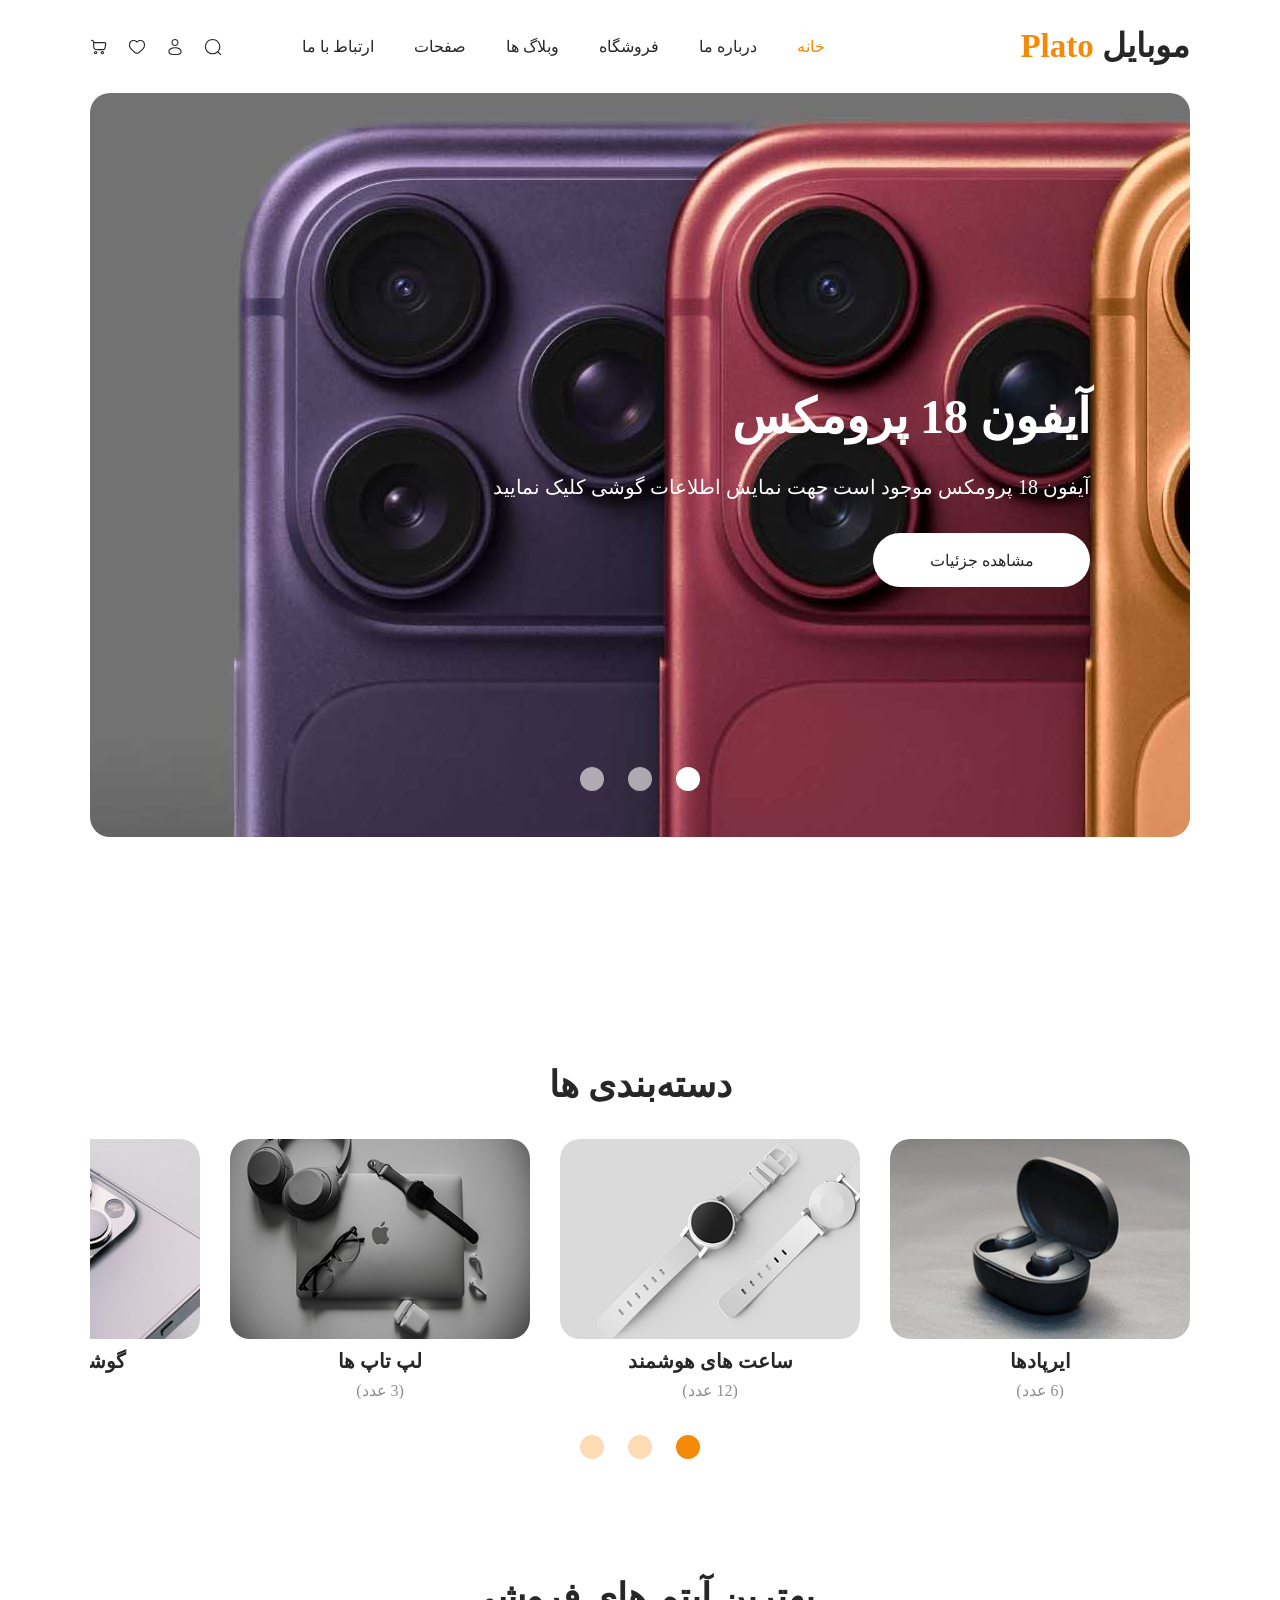
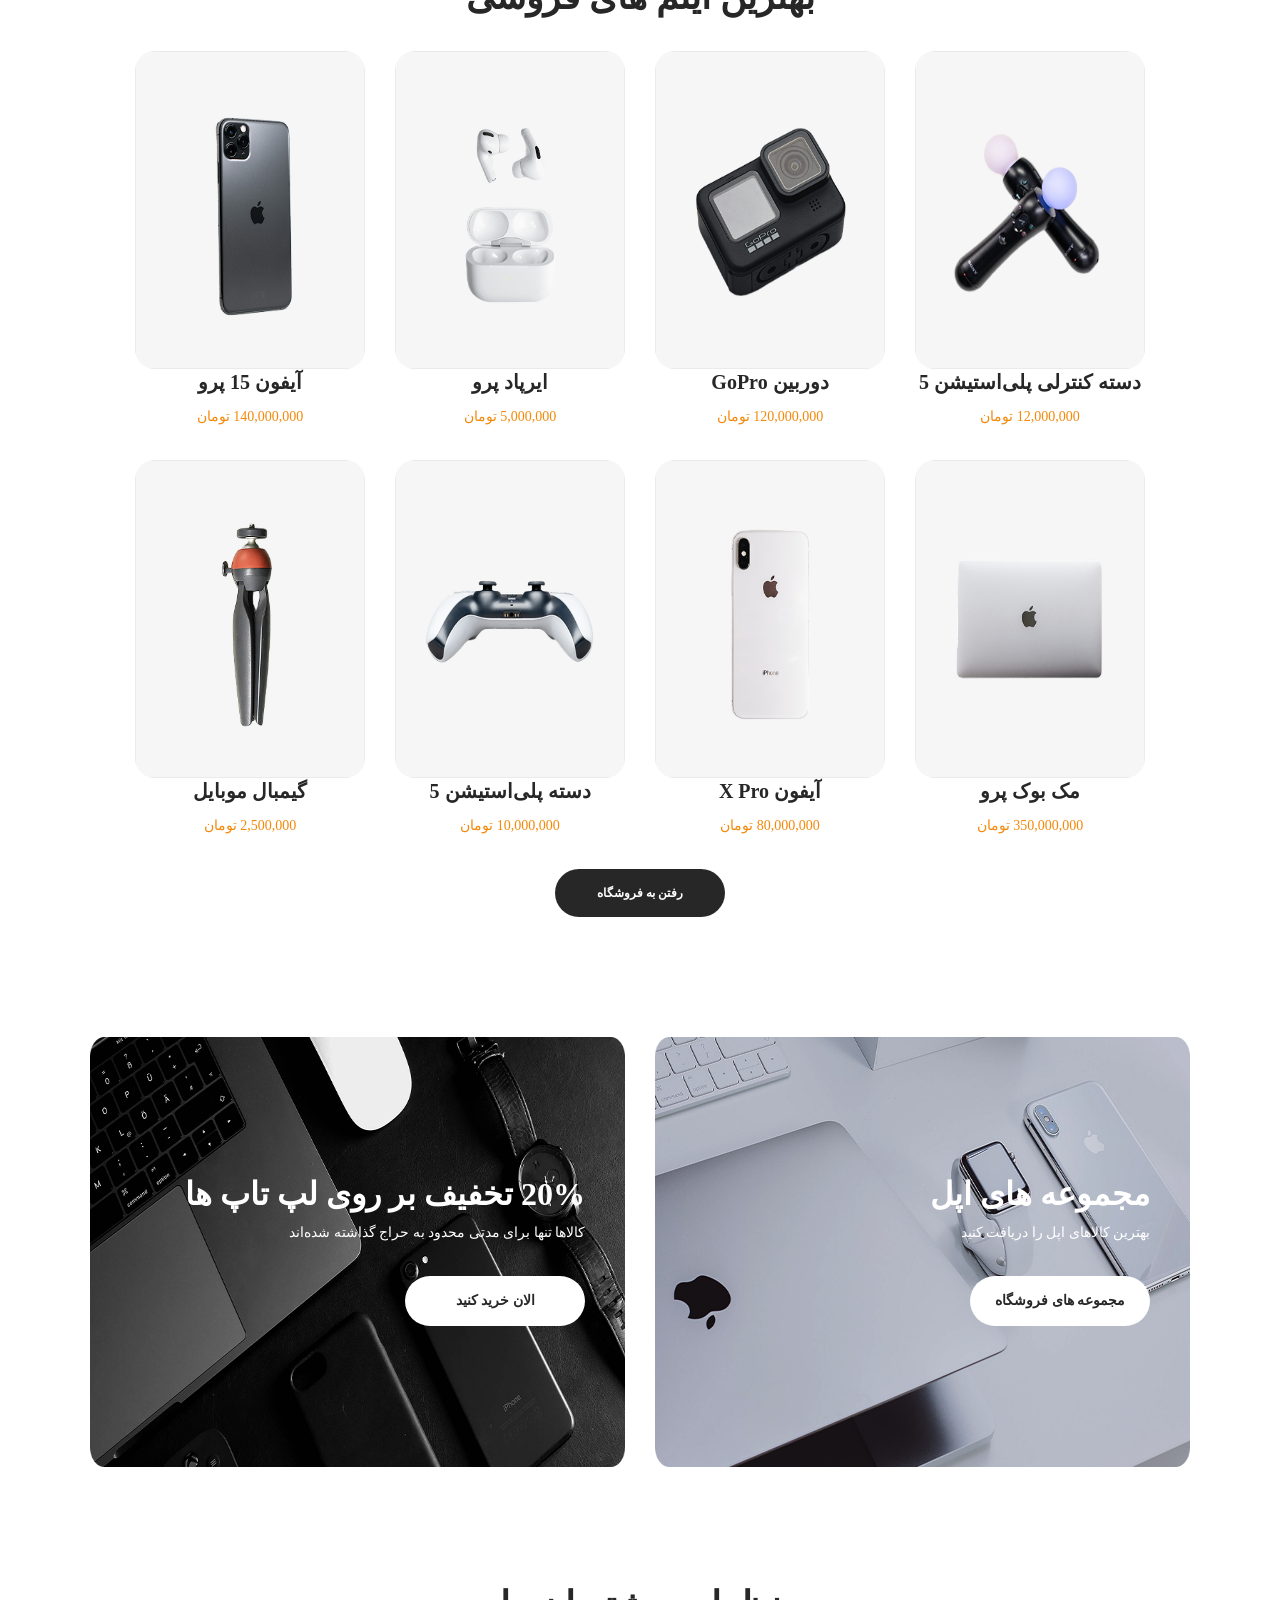
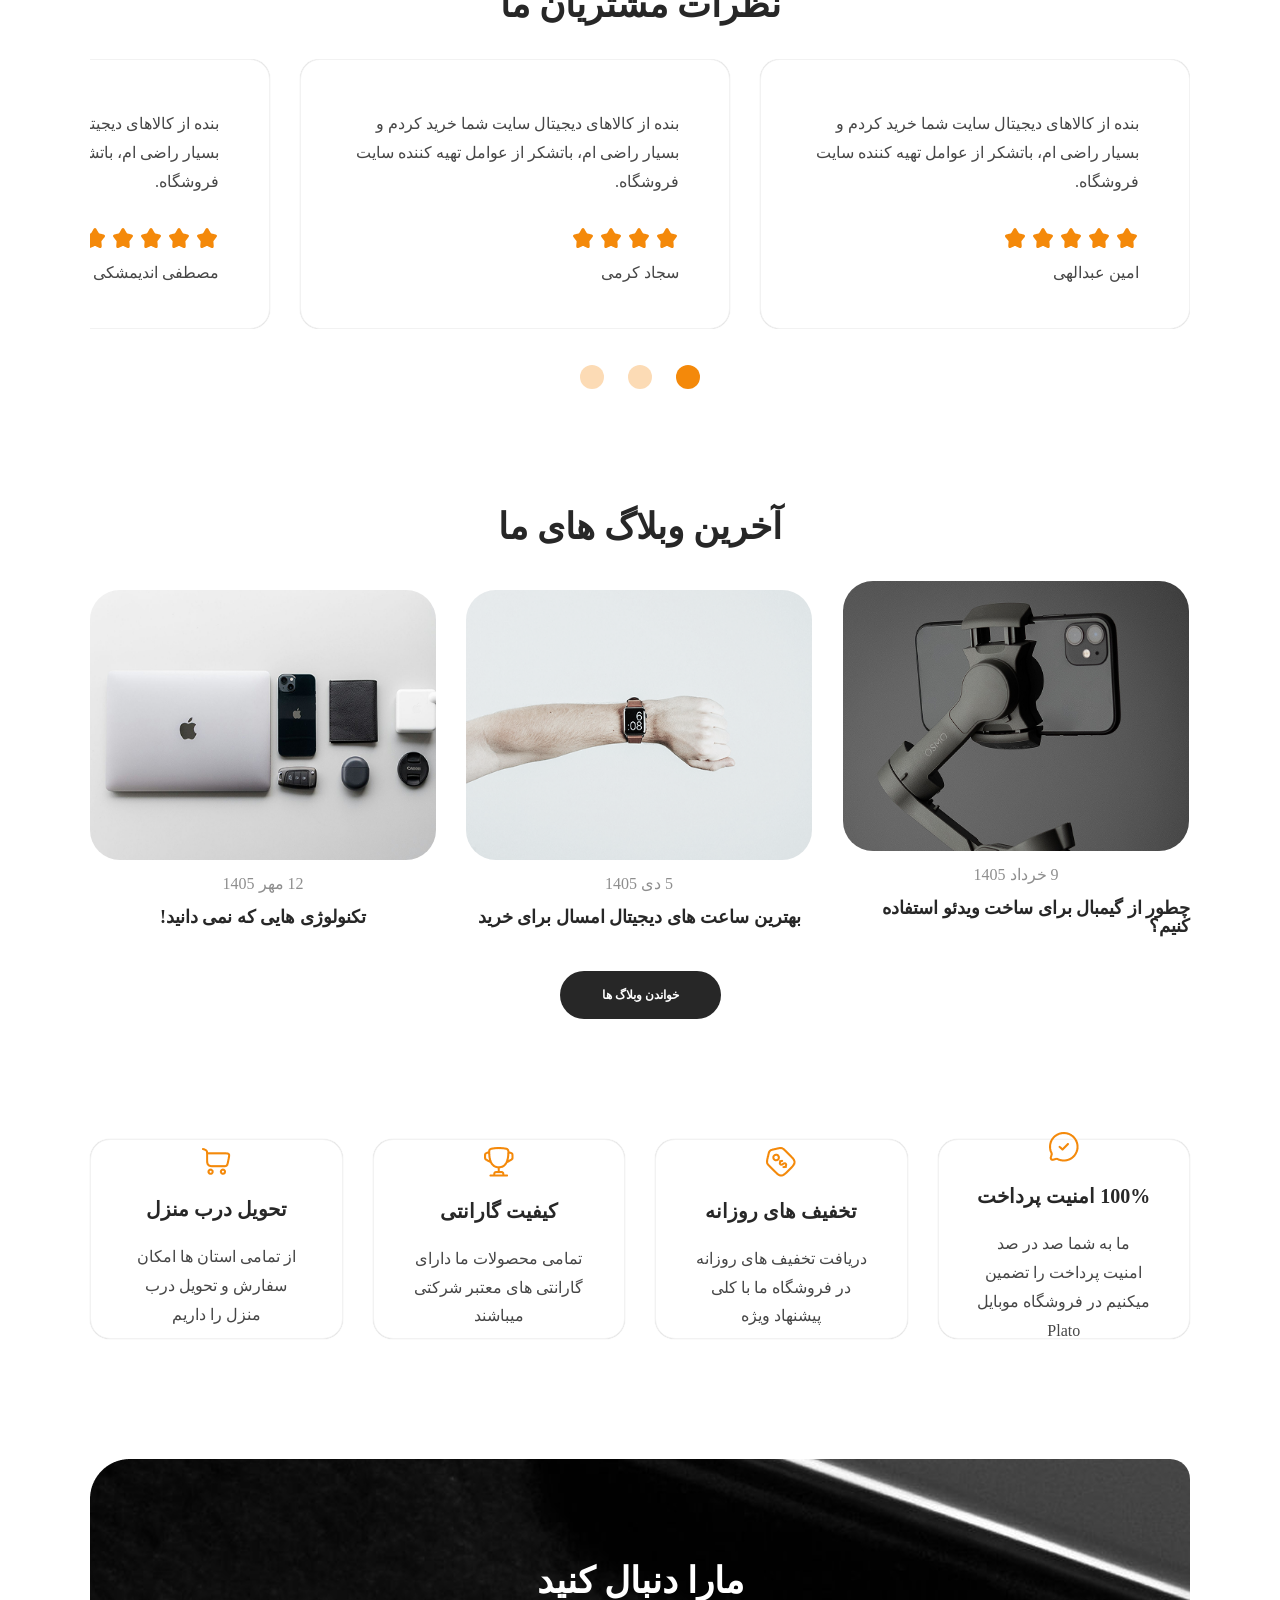
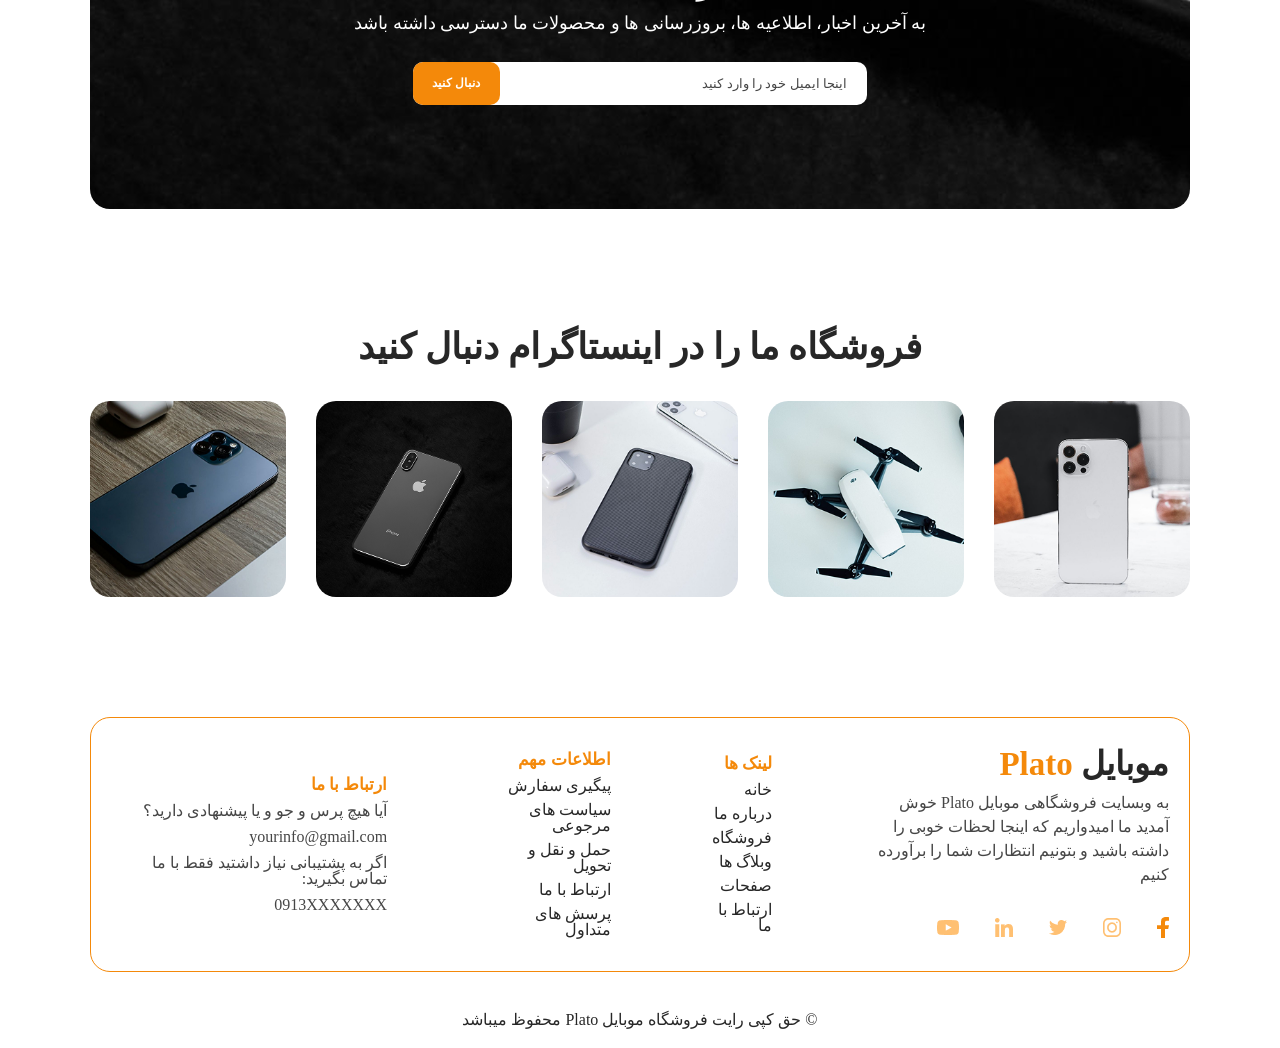
==== index.html @ b7bf4978 "Push mobile shop files." ====
<!DOCTYPE html>
<html lang="fa" dir="rtl">

<head>
    <meta charset="UTF-8">
    <meta name="viewport" content="width=device-width, initial-scale=1.0">
    <title>Mobile Shop Created By Plato</title>
    <link rel="stylesheet" href="styles/style.css">
    <link rel="icon" href="imgs/fav-icon.jfif">
</head>

<body>
    <header class="header">
        <section class="container">
            <div class="header-top">
                <h1 class="logo">موبایل <span>Plato</span></h1>
                <nav class="menu-container">
                    <div class="menu-icon">
                        <svg class="open" xmlns="http://www.w3.org/2000/svg" viewBox="0 0 24 24" height="34px"
                            width="34px" fill="#272727">
                            <path d="M3,18V16H21v2H3Zm0-5V11H21v2H3ZM3,8V6H21V8H3Z" />
                        </svg>
                    </div>
                    <div class="search-box">
                        <input type="text" class="search-input" placeholder="جستجو کنید...">
                    </div>
                    <ul class="menu">
                        <li class="menu-item"><a href="#" class="menu-link">خانه</a></li>
                        <li class="menu-item"><a href="#" class="menu-link">درباره ما</a></li>
                        <li class="menu-item"><a href="#" class="menu-link">فروشگاه</a></li>
                        <li class="menu-item"><a href="#" class="menu-link">وبلاگ ها</a></li>
                        <li class="menu-item"><a href="#" class="menu-link">صفحات</a></li>
                        <li class="menu-item"><a href="#" class="menu-link">ارتباط با ما</a></li>
                        <svg class="close" xmlns="http://www.w3.org/2000/svg" viewBox="0 0 24 24" height="34px"
                            width="34px" fill="#FFFFFF">
                            <path
                                d="M6.4,19L5,17.6L10.6,12L5,6.4L6.4,5L12,10.6L17.6,5L19,6.4L13.4,12L19,17.6L17.6,19L12,13.4L6.4,19Z" />
                        </svg>
                    </ul>
                    <div class="header-options">
                        <svg width="18" height="18" viewBox="0 0 18 18" fill="none" xmlns="http://www.w3.org/2000/svg"
                            class="header-icons search-icon">
                            <path
                                d="M8.625 2.0625C7.7632 2.0625 6.90984 2.23224 6.11364 2.56204C5.31744 2.89184 4.594 3.37523 3.98461 3.98461C3.37523 4.594 2.89184 5.31744 2.56204 6.11364C2.23224 6.90984 2.0625 7.7632 2.0625 8.625C2.0625 9.4868 2.23224 10.3402 2.56204 11.1364C2.89184 11.9326 3.37523 12.656 3.98461 13.2654C4.594 13.8748 5.31744 14.3582 6.11364 14.688C6.90984 15.0178 7.7632 15.1875 8.625 15.1875C10.3655 15.1875 12.0347 14.4961 13.2654 13.2654C14.4961 12.0347 15.1875 10.3655 15.1875 8.625C15.1875 6.88452 14.4961 5.21532 13.2654 3.98461C12.0347 2.7539 10.3655 2.0625 8.625 2.0625ZM0.9375 8.625C0.9375 4.38 4.38 0.9375 8.625 0.9375C12.87 0.9375 16.3125 4.38 16.3125 8.625C16.3125 10.545 15.6083 12.3015 14.4443 13.6485L16.8975 16.1025C16.9528 16.154 16.9971 16.2161 17.0278 16.2851C17.0586 16.3541 17.0751 16.4286 17.0764 16.5041C17.0778 16.5796 17.0639 16.6547 17.0356 16.7247C17.0073 16.7947 16.9652 16.8584 16.9118 16.9118C16.8584 16.9652 16.7947 17.0073 16.7247 17.0356C16.6547 17.0639 16.5796 17.0778 16.5041 17.0764C16.4286 17.0751 16.3541 17.0586 16.2851 17.0278C16.2161 16.9971 16.154 16.9528 16.1025 16.8975L13.6485 14.4443C12.2537 15.6518 10.4699 16.3152 8.625 16.3125C4.38 16.3125 0.9375 12.87 0.9375 8.625Z"
                                fill-rule="evenodd" clip-rule="evenodd" fill="currentColor" />
                        </svg>
                        <svg width="18" height="18" viewBox="0 0 18 18" fill="none" xmlns="http://www.w3.org/2000/svg"
                            class="header-icons user-icon">
                            <path
                                d="M9.00004 0.9375C8.05521 0.9375 7.14907 1.31283 6.48097 1.98093C5.81288 2.64903 5.43754 3.55517 5.43754 4.5C5.43754 5.44483 5.81288 6.35097 6.48097 7.01907C7.14907 7.68716 8.05521 8.0625 9.00004 8.0625C9.94487 8.0625 10.851 7.68716 11.5191 7.01907C12.1872 6.35097 12.5625 5.44483 12.5625 4.5C12.5625 3.55517 12.1872 2.64903 11.5191 1.98093C10.851 1.31283 9.94487 0.9375 9.00004 0.9375ZM6.56254 4.5C6.56254 3.85353 6.81935 3.23355 7.27647 2.77643C7.73359 2.31931 8.35358 2.0625 9.00004 2.0625C9.64651 2.0625 10.2665 2.31931 10.7236 2.77643C11.1807 3.23355 11.4375 3.85353 11.4375 4.5C11.4375 5.14646 11.1807 5.76645 10.7236 6.22357C10.2665 6.68069 9.64651 6.9375 9.00004 6.9375C8.35358 6.9375 7.73359 6.68069 7.27647 6.22357C6.81935 5.76645 6.56254 5.14646 6.56254 4.5ZM9.00004 9.1875C7.26529 9.1875 5.66629 9.582 4.48204 10.248C3.31504 10.905 2.43754 11.8995 2.43754 13.125V13.2015C2.43679 14.073 2.43604 15.1665 3.39529 15.948C3.86704 16.332 4.52779 16.6057 5.42029 16.7857C6.31429 16.9672 7.48054 17.0625 9.00004 17.0625C10.5195 17.0625 11.685 16.9672 12.5805 16.7857C13.473 16.6057 14.133 16.332 14.6055 15.948C15.5648 15.1665 15.5633 14.073 15.5625 13.2015V13.125C15.5625 11.8995 14.685 10.905 13.5188 10.248C12.3338 9.582 10.7355 9.1875 9.00004 9.1875ZM3.56254 13.125C3.56254 12.4867 4.02904 11.7937 5.03329 11.229C6.02029 10.674 7.42129 10.3125 9.00079 10.3125C10.5788 10.3125 11.9798 10.674 12.9668 11.229C13.9718 11.7937 14.4375 12.4867 14.4375 13.125C14.4375 14.106 14.4075 14.658 13.8945 15.075C13.617 15.3015 13.152 15.5227 12.357 15.6832C11.5643 15.8437 10.4805 15.9375 9.00004 15.9375C7.51954 15.9375 6.43504 15.8437 5.64304 15.6832C4.84804 15.5227 4.38304 15.3015 4.10554 15.0757C3.59254 14.658 3.56254 14.106 3.56254 13.125Z"
                                fill-rule="evenodd" clip-rule="evenodd" fill="currentColor" />
                        </svg>
                        <svg width="18" height="18" viewBox="0 0 18 18" fill="none" xmlns="http://www.w3.org/2000/svg"
                            class="header-icons heart-icon">
                            <path
                                d="M4.218 3.31793C2.97375 3.88643 2.0625 5.23943 2.0625 6.85268C2.0625 8.50043 2.7375 9.77093 3.7035 10.8599C4.50075 11.7569 5.46525 12.5009 6.40575 13.2254C6.62925 13.3979 6.85125 13.5697 7.0695 13.7414C7.464 14.0527 7.81575 14.3249 8.1555 14.5237C8.4945 14.7217 8.7675 14.8124 9 14.8124C9.2325 14.8124 9.5055 14.7224 9.8445 14.5237C10.1842 14.3249 10.536 14.0527 10.9305 13.7414C11.148 13.5689 11.3707 13.3979 11.5942 13.2262C12.5347 12.5002 13.4992 11.7569 14.2965 10.8599C15.2632 9.77093 15.9375 8.50043 15.9375 6.85268C15.9375 5.24018 15.0262 3.88643 13.782 3.31793C12.573 2.76518 10.9485 2.91143 9.405 4.51568C9.35253 4.57012 9.28962 4.61342 9.22003 4.643C9.15044 4.67258 9.07561 4.68782 9 4.68782C8.92439 4.68782 8.84955 4.67258 8.77997 4.643C8.71038 4.61342 8.64747 4.57012 8.595 4.51568C7.0515 2.91143 5.427 2.76518 4.218 3.31793ZM9 3.34493C7.266 1.79243 5.32425 1.57493 3.75 2.29418C2.0895 3.05543 0.9375 4.81943 0.9375 6.85343C0.9375 8.85218 1.77 10.3777 2.86275 11.6077C3.73725 12.5924 4.8075 13.4167 5.75325 14.1442C5.96775 14.3092 6.1755 14.4697 6.37275 14.6257C6.7575 14.9287 7.17 15.2512 7.58775 15.4957C8.0055 15.7394 8.4825 15.9382 9 15.9382C9.5175 15.9382 9.9945 15.7394 10.4122 15.4957C10.8307 15.2512 11.2425 14.9287 11.6272 14.6257C11.8327 14.4638 12.0392 14.3033 12.2467 14.1442C13.1917 13.4167 14.2627 12.5917 15.1372 11.6077C16.23 10.3777 17.0625 8.85218 17.0625 6.85343C17.0625 4.81943 15.9112 3.05543 14.25 2.29568C12.6757 1.57568 10.734 1.79318 9 3.34493Z"
                                fill-rule="evenodd" clip-rule="evenodd" fill="currentColor" />
                        </svg>
                        <svg width="18" height="18" viewBox="0 0 18 18" fill="none" xmlns="http://www.w3.org/2000/svg"
                            class="header-icons shopping-icon">
                            <path
                                d="M1.68713 1.71889C1.5463 1.66937 1.39157 1.67781 1.25696 1.74237C1.12236 1.80693 1.01891 1.92231 0.969383 2.06314C0.919854 2.20397 0.928297 2.35871 0.992857 2.49332C1.05742 2.62792 1.1728 2.73137 1.31363 2.78089L1.51013 2.84914C2.01038 3.02539 2.33963 3.14164 2.58188 3.26089C2.80913 3.37264 2.90963 3.46339 2.97563 3.55939C3.04313 3.65839 3.09563 3.79489 3.12563 4.06714C3.15563 4.35214 3.15638 4.72339 3.15638 5.27839V7.3199C3.15638 8.40965 3.16688 9.1949 3.26963 9.7949C3.37913 10.4354 3.59813 10.8944 4.00838 11.3264C4.45388 11.7966 5.01788 12.0014 5.69063 12.0959C6.33413 12.1874 7.15163 12.1874 8.16038 12.1874H12.2149C12.7714 12.1874 13.2394 12.1874 13.6174 12.1409C14.0201 12.0921 14.3861 11.9841 14.7064 11.7239C15.0259 11.4629 15.2051 11.1261 15.3341 10.7421C15.4564 10.3806 15.5509 9.9224 15.6634 9.37715L16.0444 7.5254L16.0459 7.52165L16.0534 7.48265C16.1771 6.8639 16.2806 6.3434 16.3069 5.9249C16.3339 5.48539 16.2836 5.05189 15.9971 4.67989C15.8209 4.45039 15.5734 4.32064 15.3476 4.24189C15.1037 4.1617 14.8517 4.10887 14.5961 4.08439C14.0809 4.02739 13.4546 4.02739 12.8411 4.02739H4.25063C4.24838 4.00037 4.24588 3.97337 4.24313 3.94639C4.20263 3.57364 4.11563 3.23389 3.90338 2.92489C3.69038 2.61289 3.40688 2.41339 3.07688 2.25064C2.76788 2.09914 2.37488 1.96114 1.91213 1.79839L1.68713 1.71889ZM4.28213 5.15239H12.8171C13.4591 5.15239 14.0246 5.15314 14.4709 5.20264C14.6929 5.22814 14.8586 5.26265 14.9749 5.30314C15.0223 5.31672 15.067 5.33856 15.1069 5.36765C15.1534 5.42915 15.2029 5.54015 15.1834 5.8559C15.1631 6.1889 15.0761 6.6329 14.9426 7.3004V7.3019L14.5676 9.1169C14.4476 9.70415 14.3651 10.0941 14.2684 10.3829C14.1761 10.6574 14.0891 10.7751 13.9954 10.8516C13.9016 10.9281 13.7681 10.9896 13.4816 11.0241C13.1786 11.0616 12.7804 11.0624 12.1811 11.0624H8.20388C7.14113 11.0624 6.40388 11.0609 5.84888 10.9821C5.31188 10.9064 5.02913 10.7684 4.82438 10.5524C4.58438 10.2989 4.45463 10.0514 4.37813 9.60515C4.29563 9.11765 4.28138 8.43665 4.28138 7.3199L4.28213 5.15239ZM5.62538 16.3124C5.17783 16.3124 4.74861 16.1346 4.43214 15.8181C4.11567 15.5017 3.93788 15.0724 3.93788 14.6249C3.93788 14.1773 4.11567 13.7481 4.43214 13.4317C4.74861 13.1152 5.17783 12.9374 5.62538 12.9374C6.07294 12.9374 6.50216 13.1152 6.81863 13.4317C7.13509 13.7481 7.31288 14.1773 7.31288 14.6249C7.31288 15.0724 7.13509 15.5017 6.81863 15.8181C6.50216 16.1346 6.07294 16.3124 5.62538 16.3124ZM5.06288 14.6249C5.06288 14.7741 5.12215 14.9172 5.22764 15.0226C5.33312 15.1281 5.4762 15.1874 5.62538 15.1874C5.77457 15.1874 5.91764 15.1281 6.02313 15.0226C6.12862 14.9172 6.18788 14.7741 6.18788 14.6249C6.18788 14.4757 6.12862 14.3326 6.02313 14.2271C5.91764 14.1217 5.77457 14.0624 5.62538 14.0624C5.4762 14.0624 5.33312 14.1217 5.22764 14.2271C5.12215 14.3326 5.06288 14.4757 5.06288 14.6249ZM12.3754 16.3124C11.9278 16.3124 11.4986 16.1346 11.1821 15.8181C10.8657 15.5017 10.6879 15.0724 10.6879 14.6249C10.6879 14.1773 10.8657 13.7481 11.1821 13.4317C11.4986 13.1152 11.9278 12.9374 12.3754 12.9374C12.8229 12.9374 13.2522 13.1152 13.5686 13.4317C13.8851 13.7481 14.0629 14.1773 14.0629 14.6249C14.0629 15.0724 13.8851 15.5017 13.5686 15.8181C13.2522 16.1346 12.8229 16.3124 12.3754 16.3124ZM11.8129 14.6249C11.8129 14.7741 11.8721 14.9172 11.9776 15.0226C12.0831 15.1281 12.2262 15.1874 12.3754 15.1874C12.5246 15.1874 12.6676 15.1281 12.7731 15.0226C12.8786 14.9172 12.9379 14.7741 12.9379 14.6249C12.9379 14.4757 12.8786 14.3326 12.7731 14.2271C12.6676 14.1217 12.5246 14.0624 12.3754 14.0624C12.2262 14.0624 12.0831 14.1217 11.9776 14.2271C11.8721 14.3326 11.8129 14.4757 11.8129 14.6249Z"
                                fill-rule="evenodd" clip-rule="evenodd" fill="currentColor" />
                        </svg>
                    </div>
                </nav>
            </div>
            <div class="header-banner">
                <div class="banner-info">
                    <h2 class="banner-title">آیفون 18 پرومکس</h2>
                    <p class="banner-details">آیفون 18 پرومکس موجود است جهت نمایش اطلاعات گوشی کلیک نمایید</p>
                    <a href="https://www.apple.com/" target="_blank" class="banner-link">مشاهده جزئیات</a>
                </div>

                <div class="banner-loading">
                    <span class="load3 active"></span>
                    <span class="load2"></span>
                    <span class="load1"></span>
                </div>
            </div>
        </section>
    </header>
    <main class="main">
        <div class="container">
            <section class="categories">
                <h3 class="categories__title">دسته‌بندی ها</h3>
                <div class="categories__slider">
                    <div class="categore-container">
                        <a href="#" class="categore-link">
                            <img src="imgs/airpods.png" alt="Air pods" class="categore-slide">
                            <p class="categore-name">ایرپادها</p>
                            <span class="amount">(6 عدد)</span>
                        </a>
                    </div>
                    <div class="categore-container">
                        <a href="#" class="categore-link">
                            <img src="imgs/smart-watches.png" alt="Smart watches" class="categore-slide">
                            <p class="categore-name">ساعت های هوشمند</p>
                            <span class="amount">(12 عدد)</span>
                        </a>
                    </div>
                    <div class="categore-container">
                        <a href="#" class="categore-link">
                            <img src="imgs/laptops.png" alt="Laptops" class="categore-slide">
                            <p class="categore-name">لپ تاپ ها</p>
                            <span class="amount">(3 عدد)</span>
                        </a>
                    </div>
                    <div class="categore-container">
                        <a href="#" class="categore-link">
                            <img src="imgs/phones.png" alt="Mobile phones" class="categore-slide">
                            <p class="categore-name">گوشی های موبایل</p>
                            <span class="amount">(9 عدد)</span>
                        </a>
                    </div>

                    <div class="categore-container">
                        <a href="#" class="categore-link">
                            <img src="imgs/tablet.jpg" alt="Tablet" class="categore-slide">
                            <p class="categore-name">تبلت ها</p>
                            <span class="amount">(10 عدد)</span>
                        </a>
                    </div>
                    <div class="categore-container">
                        <a href="#" class="categore-link">
                            <img src="imgs/Headphone.jpg" alt="Head phone" class="categore-slide">
                            <p class="categore-name">هدفون و تجهیزات بیسیم</p>
                            <span class="amount">(14 عدد)</span>
                        </a>
                    </div>
                    <div class="categore-container">
                        <a href="#" class="categore-link">
                            <img src="imgs/mobile-tools.jfif" alt="Mobile tools" class="categore-slide">
                            <p class="categore-name">تجهیزات جانبی موبایل</p>
                            <span class="amount">(20 عدد)</span>
                        </a>
                    </div>
                    <div class="categore-container">
                        <a href="#" class="categore-link">
                            <img src="imgs/coolpad.jpg" alt="Cool pad" class="categore-slide">
                            <p class="categore-name">پدهای خنک کننده لپ تاپ</p>
                            <span class="amount">(8 عدد)</span>
                        </a>
                    </div>

                    <div class="categore-container">
                        <a href="#" class="categore-link">
                            <img src="imgs/playstation.png" alt="PlayStation" class="categore-slide">
                            <p class="categore-name">کنسول بازی</p>
                            <span class="amount">(5 عدد)</span>
                        </a>
                    </div>
                    <div class="categore-container">
                        <a href="#" class="categore-link">
                            <img src="imgs/controller.jpg" alt="Controller" class="categore-slide">
                            <p class="categore-name">دسته بازی</p>
                            <span class="amount">(11 عدد)</span>
                        </a>
                    </div>
                    <div class="categore-container">
                        <a href="#" class="categore-link">
                            <img src="imgs/Television.jpg" alt="Television" class="categore-slide">
                            <p class="categore-name">تلویزیون هوشمند</p>
                            <span class="amount">(15 عدد)</span>
                        </a>
                    </div>
                    <div class="categore-container">
                        <a href="#" class="categore-link">
                            <img src="imgs/camera.jpg" alt="Camera" class="categore-slide">
                            <p class="categore-name">دوربین های مداربسته</p>
                            <span class="amount">(12 عدد)</span>
                        </a>
                    </div>
                </div>
                <div class="categories-loader">
                    <span class="categories-loader3 slider-active"></span>
                    <span class="categories-loader2"></span>
                    <span class="categories-loader1"></span>
                </div>
            </section>

            <section class="products">
                <h3 class="products-title">بهترین آیتم های فروشی</h3>
                <div class="products-container">
                    <div class="products-item">
                        <a href="#" class="products-item__link">
                            <img src="imgs/sonyPlayStation.png" alt="SonyPlayStation Move" class="product-img">
                            <p class="product-name">دسته کنترلی پلی‌استیشن 5</p>
                        </a>
                        <span class="product-price">12,000,000 تومان</span>
                    </div>
                    <div class="products-item">
                        <a href="#" class="products-item__link">
                            <img src="imgs/GoPro.png" alt="GoPro" class="product-img">
                            <p class="product-name">دوربین GoPro</p>
                        </a>
                        <span class="product-price">120,000,000 تومان</span>
                    </div>
                    <div class="products-item">
                        <a href="#" class="products-item__link">
                            <img src="imgs/AirdPods Pro.png" alt="Airpods Pro" class="product-img">
                            <p class="product-name">ایرپاد پرو</p>
                        </a>
                        <span class="product-price">5,000,000 تومان</span>
                    </div>
                    <div class="products-item">
                        <a href="#" class="products-item__link">
                            <img src="imgs/Iphone15 Pro.png" alt="Iphone 15 Pro" class="product-img">
                            <p class="product-name">آیفون 15 پرو</p>
                        </a>
                        <span class="product-price">140,000,000 تومان</span>
                    </div>
                    <div class="products-item">
                        <a href="#" class="products-item__link">
                            <img src="imgs/AppleMacBook.png" alt="Apple Mac Book" class="product-img">
                            <p class="product-name">مک بوک پرو</p>
                        </a>
                        <span class="product-price">350,000,000 تومان</span>
                    </div>
                    <div class="products-item">
                        <a href="#" class="products-item__link">
                            <img src="imgs/Iphone X Pro.png" alt="Iphone X Pro" class="product-img">
                            <p class="product-name">آیفون X Pro</p>
                        </a>
                        <span class="product-price">80,000,000 تومان</span>
                    </div>
                    <div class="products-item">
                        <a href="#" class="products-item__link">
                            <img src="imgs/Playstaition5.png" alt="PlayStation Controller" class="product-img">
                            <p class="product-name">دسته پلی‌استیشن 5</p>
                        </a>
                        <span class="product-price">10,000,000 تومان</span>
                    </div>
                    <div class="products-item">
                        <a href="#" class="products-item__link">
                            <img src="imgs/Gimbal Parts.png" alt="Gimbal Parts" class="product-img">
                            <p class="product-name">گیمبال موبایل</p>
                        </a>
                        <span class="product-price">2,500,000 تومان</span>
                    </div>
                </div>
                <a href="#" class="products-link">رفتن به فروشگاه</a>
            </section>

            <section class="offer-boxes">
                <div class="apple-collection">
                    <img src="imgs/apple-collection.png" alt="apple collection" class="offer__img">
                    <h3 class="offer__title">مجموعه های اپل</h3>
                    <p class="offer__desc">بهترین کالاهای اپل را دریافت کنید</p>
                    <a href="#" class="offer__link">مجموعه های فروشگاه</a>
                </div>
                <div class="laptop-offer">
                    <img src="imgs/laptop-offer.png" alt="laptop offer" class="offer__img">
                    <h3 class="offer__title">20% تخفیف بر روی لپ تاپ ها</h3>
                    <p class="offer__desc">کالاها تنها برای مدتی محدود به حراج گذاشته شده‌اند</p>
                    <a href="#" class="offer__link">الان خرید کنید</a>
                </div>
            </section>

            <section class="review">
                <h3 class="review-title">نظرات مشتریان ما</h3>
                <div class="comments-container">
                    <div class="comment">
                        <p class="comment-text">
                            بنده از کالاهای دیجیتال سایت شما خرید کردم و بسیار راضی ام، باتشکر از عوامل تهیه کننده سایت
                            فروشگاه.
                        </p>
                        <div class="comment-score">
                            <svg width="24" height="24" viewBox="0 0 24 24" fill="none"
                                xmlns="http://www.w3.org/2000/svg">
                                <path
                                    d="M9.15323 5.408C10.4202 3.136 11.0532 2 12.0002 2C12.9472 2 13.5802 3.136 14.8472 5.408L15.1752 5.996C15.5352 6.642 15.7152 6.965 15.9952 7.178C16.2752 7.391 16.6252 7.47 17.3252 7.628L17.9612 7.772C20.4212 8.329 21.6502 8.607 21.9432 9.548C22.2352 10.488 21.3972 11.469 19.7202 13.43L19.2862 13.937C18.8102 14.494 18.5712 14.773 18.4642 15.117C18.3572 15.462 18.3932 15.834 18.4652 16.577L18.5312 17.254C18.7842 19.871 18.9112 21.179 18.1452 21.76C17.3792 22.342 16.2272 21.811 13.9252 20.751L13.3282 20.477C12.6742 20.175 12.3472 20.025 12.0002 20.025C11.6532 20.025 11.3262 20.175 10.6722 20.477L10.0762 20.751C7.77323 21.811 6.62123 22.341 5.85624 21.761C5.08924 21.179 5.21623 19.871 5.46923 17.254L5.53523 16.578C5.60723 15.834 5.64323 15.462 5.53523 15.118C5.42923 14.773 5.19024 14.494 4.71424 13.938L4.28024 13.43C2.60324 11.47 1.76523 10.489 2.05723 9.548C2.35024 8.607 3.58024 8.328 6.04024 7.772L6.67624 7.628C7.37524 7.47 7.72424 7.391 8.00524 7.178C8.28524 6.965 8.46523 6.642 8.82523 5.996L9.15323 5.408Z"
                                    fill="#F4890A" />
                            </svg>
                            <svg width="24" height="24" viewBox="0 0 24 24" fill="none"
                                xmlns="http://www.w3.org/2000/svg">
                                <path
                                    d="M9.15323 5.408C10.4202 3.136 11.0532 2 12.0002 2C12.9472 2 13.5802 3.136 14.8472 5.408L15.1752 5.996C15.5352 6.642 15.7152 6.965 15.9952 7.178C16.2752 7.391 16.6252 7.47 17.3252 7.628L17.9612 7.772C20.4212 8.329 21.6502 8.607 21.9432 9.548C22.2352 10.488 21.3972 11.469 19.7202 13.43L19.2862 13.937C18.8102 14.494 18.5712 14.773 18.4642 15.117C18.3572 15.462 18.3932 15.834 18.4652 16.577L18.5312 17.254C18.7842 19.871 18.9112 21.179 18.1452 21.76C17.3792 22.342 16.2272 21.811 13.9252 20.751L13.3282 20.477C12.6742 20.175 12.3472 20.025 12.0002 20.025C11.6532 20.025 11.3262 20.175 10.6722 20.477L10.0762 20.751C7.77323 21.811 6.62123 22.341 5.85624 21.761C5.08924 21.179 5.21623 19.871 5.46923 17.254L5.53523 16.578C5.60723 15.834 5.64323 15.462 5.53523 15.118C5.42923 14.773 5.19024 14.494 4.71424 13.938L4.28024 13.43C2.60324 11.47 1.76523 10.489 2.05723 9.548C2.35024 8.607 3.58024 8.328 6.04024 7.772L6.67624 7.628C7.37524 7.47 7.72424 7.391 8.00524 7.178C8.28524 6.965 8.46523 6.642 8.82523 5.996L9.15323 5.408Z"
                                    fill="#F4890A" />
                            </svg>
                            <svg width="24" height="24" viewBox="0 0 24 24" fill="none"
                                xmlns="http://www.w3.org/2000/svg">
                                <path
                                    d="M9.15323 5.408C10.4202 3.136 11.0532 2 12.0002 2C12.9472 2 13.5802 3.136 14.8472 5.408L15.1752 5.996C15.5352 6.642 15.7152 6.965 15.9952 7.178C16.2752 7.391 16.6252 7.47 17.3252 7.628L17.9612 7.772C20.4212 8.329 21.6502 8.607 21.9432 9.548C22.2352 10.488 21.3972 11.469 19.7202 13.43L19.2862 13.937C18.8102 14.494 18.5712 14.773 18.4642 15.117C18.3572 15.462 18.3932 15.834 18.4652 16.577L18.5312 17.254C18.7842 19.871 18.9112 21.179 18.1452 21.76C17.3792 22.342 16.2272 21.811 13.9252 20.751L13.3282 20.477C12.6742 20.175 12.3472 20.025 12.0002 20.025C11.6532 20.025 11.3262 20.175 10.6722 20.477L10.0762 20.751C7.77323 21.811 6.62123 22.341 5.85624 21.761C5.08924 21.179 5.21623 19.871 5.46923 17.254L5.53523 16.578C5.60723 15.834 5.64323 15.462 5.53523 15.118C5.42923 14.773 5.19024 14.494 4.71424 13.938L4.28024 13.43C2.60324 11.47 1.76523 10.489 2.05723 9.548C2.35024 8.607 3.58024 8.328 6.04024 7.772L6.67624 7.628C7.37524 7.47 7.72424 7.391 8.00524 7.178C8.28524 6.965 8.46523 6.642 8.82523 5.996L9.15323 5.408Z"
                                    fill="#F4890A" />
                            </svg>
                            <svg width="24" height="24" viewBox="0 0 24 24" fill="none"
                                xmlns="http://www.w3.org/2000/svg">
                                <path
                                    d="M9.15323 5.408C10.4202 3.136 11.0532 2 12.0002 2C12.9472 2 13.5802 3.136 14.8472 5.408L15.1752 5.996C15.5352 6.642 15.7152 6.965 15.9952 7.178C16.2752 7.391 16.6252 7.47 17.3252 7.628L17.9612 7.772C20.4212 8.329 21.6502 8.607 21.9432 9.548C22.2352 10.488 21.3972 11.469 19.7202 13.43L19.2862 13.937C18.8102 14.494 18.5712 14.773 18.4642 15.117C18.3572 15.462 18.3932 15.834 18.4652 16.577L18.5312 17.254C18.7842 19.871 18.9112 21.179 18.1452 21.76C17.3792 22.342 16.2272 21.811 13.9252 20.751L13.3282 20.477C12.6742 20.175 12.3472 20.025 12.0002 20.025C11.6532 20.025 11.3262 20.175 10.6722 20.477L10.0762 20.751C7.77323 21.811 6.62123 22.341 5.85624 21.761C5.08924 21.179 5.21623 19.871 5.46923 17.254L5.53523 16.578C5.60723 15.834 5.64323 15.462 5.53523 15.118C5.42923 14.773 5.19024 14.494 4.71424 13.938L4.28024 13.43C2.60324 11.47 1.76523 10.489 2.05723 9.548C2.35024 8.607 3.58024 8.328 6.04024 7.772L6.67624 7.628C7.37524 7.47 7.72424 7.391 8.00524 7.178C8.28524 6.965 8.46523 6.642 8.82523 5.996L9.15323 5.408Z"
                                    fill="#F4890A" />
                            </svg>
                            <svg width="24" height="24" viewBox="0 0 24 24" fill="none"
                                xmlns="http://www.w3.org/2000/svg">
                                <path
                                    d="M9.15323 5.408C10.4202 3.136 11.0532 2 12.0002 2C12.9472 2 13.5802 3.136 14.8472 5.408L15.1752 5.996C15.5352 6.642 15.7152 6.965 15.9952 7.178C16.2752 7.391 16.6252 7.47 17.3252 7.628L17.9612 7.772C20.4212 8.329 21.6502 8.607 21.9432 9.548C22.2352 10.488 21.3972 11.469 19.7202 13.43L19.2862 13.937C18.8102 14.494 18.5712 14.773 18.4642 15.117C18.3572 15.462 18.3932 15.834 18.4652 16.577L18.5312 17.254C18.7842 19.871 18.9112 21.179 18.1452 21.76C17.3792 22.342 16.2272 21.811 13.9252 20.751L13.3282 20.477C12.6742 20.175 12.3472 20.025 12.0002 20.025C11.6532 20.025 11.3262 20.175 10.6722 20.477L10.0762 20.751C7.77323 21.811 6.62123 22.341 5.85624 21.761C5.08924 21.179 5.21623 19.871 5.46923 17.254L5.53523 16.578C5.60723 15.834 5.64323 15.462 5.53523 15.118C5.42923 14.773 5.19024 14.494 4.71424 13.938L4.28024 13.43C2.60324 11.47 1.76523 10.489 2.05723 9.548C2.35024 8.607 3.58024 8.328 6.04024 7.772L6.67624 7.628C7.37524 7.47 7.72424 7.391 8.00524 7.178C8.28524 6.965 8.46523 6.642 8.82523 5.996L9.15323 5.408Z"
                                    fill="#F4890A" />
                            </svg>

                        </div>
                        <span class="author">امین عبدالهی</span>
                    </div>
                    <div class="comment">
                        <p class="comment-text">
                            بنده از کالاهای دیجیتال سایت شما خرید کردم و بسیار راضی ام، باتشکر از عوامل تهیه کننده سایت
                            فروشگاه.
                        </p>
                        <div class="comment-score">
                            <svg width="24" height="24" viewBox="0 0 24 24" fill="none"
                                xmlns="http://www.w3.org/2000/svg">
                                <path
                                    d="M9.15323 5.408C10.4202 3.136 11.0532 2 12.0002 2C12.9472 2 13.5802 3.136 14.8472 5.408L15.1752 5.996C15.5352 6.642 15.7152 6.965 15.9952 7.178C16.2752 7.391 16.6252 7.47 17.3252 7.628L17.9612 7.772C20.4212 8.329 21.6502 8.607 21.9432 9.548C22.2352 10.488 21.3972 11.469 19.7202 13.43L19.2862 13.937C18.8102 14.494 18.5712 14.773 18.4642 15.117C18.3572 15.462 18.3932 15.834 18.4652 16.577L18.5312 17.254C18.7842 19.871 18.9112 21.179 18.1452 21.76C17.3792 22.342 16.2272 21.811 13.9252 20.751L13.3282 20.477C12.6742 20.175 12.3472 20.025 12.0002 20.025C11.6532 20.025 11.3262 20.175 10.6722 20.477L10.0762 20.751C7.77323 21.811 6.62123 22.341 5.85624 21.761C5.08924 21.179 5.21623 19.871 5.46923 17.254L5.53523 16.578C5.60723 15.834 5.64323 15.462 5.53523 15.118C5.42923 14.773 5.19024 14.494 4.71424 13.938L4.28024 13.43C2.60324 11.47 1.76523 10.489 2.05723 9.548C2.35024 8.607 3.58024 8.328 6.04024 7.772L6.67624 7.628C7.37524 7.47 7.72424 7.391 8.00524 7.178C8.28524 6.965 8.46523 6.642 8.82523 5.996L9.15323 5.408Z"
                                    fill="#F4890A" />
                            </svg>
                            <svg width="24" height="24" viewBox="0 0 24 24" fill="none"
                                xmlns="http://www.w3.org/2000/svg">
                                <path
                                    d="M9.15323 5.408C10.4202 3.136 11.0532 2 12.0002 2C12.9472 2 13.5802 3.136 14.8472 5.408L15.1752 5.996C15.5352 6.642 15.7152 6.965 15.9952 7.178C16.2752 7.391 16.6252 7.47 17.3252 7.628L17.9612 7.772C20.4212 8.329 21.6502 8.607 21.9432 9.548C22.2352 10.488 21.3972 11.469 19.7202 13.43L19.2862 13.937C18.8102 14.494 18.5712 14.773 18.4642 15.117C18.3572 15.462 18.3932 15.834 18.4652 16.577L18.5312 17.254C18.7842 19.871 18.9112 21.179 18.1452 21.76C17.3792 22.342 16.2272 21.811 13.9252 20.751L13.3282 20.477C12.6742 20.175 12.3472 20.025 12.0002 20.025C11.6532 20.025 11.3262 20.175 10.6722 20.477L10.0762 20.751C7.77323 21.811 6.62123 22.341 5.85624 21.761C5.08924 21.179 5.21623 19.871 5.46923 17.254L5.53523 16.578C5.60723 15.834 5.64323 15.462 5.53523 15.118C5.42923 14.773 5.19024 14.494 4.71424 13.938L4.28024 13.43C2.60324 11.47 1.76523 10.489 2.05723 9.548C2.35024 8.607 3.58024 8.328 6.04024 7.772L6.67624 7.628C7.37524 7.47 7.72424 7.391 8.00524 7.178C8.28524 6.965 8.46523 6.642 8.82523 5.996L9.15323 5.408Z"
                                    fill="#F4890A" />
                            </svg>
                            <svg width="24" height="24" viewBox="0 0 24 24" fill="none"
                                xmlns="http://www.w3.org/2000/svg">
                                <path
                                    d="M9.15323 5.408C10.4202 3.136 11.0532 2 12.0002 2C12.9472 2 13.5802 3.136 14.8472 5.408L15.1752 5.996C15.5352 6.642 15.7152 6.965 15.9952 7.178C16.2752 7.391 16.6252 7.47 17.3252 7.628L17.9612 7.772C20.4212 8.329 21.6502 8.607 21.9432 9.548C22.2352 10.488 21.3972 11.469 19.7202 13.43L19.2862 13.937C18.8102 14.494 18.5712 14.773 18.4642 15.117C18.3572 15.462 18.3932 15.834 18.4652 16.577L18.5312 17.254C18.7842 19.871 18.9112 21.179 18.1452 21.76C17.3792 22.342 16.2272 21.811 13.9252 20.751L13.3282 20.477C12.6742 20.175 12.3472 20.025 12.0002 20.025C11.6532 20.025 11.3262 20.175 10.6722 20.477L10.0762 20.751C7.77323 21.811 6.62123 22.341 5.85624 21.761C5.08924 21.179 5.21623 19.871 5.46923 17.254L5.53523 16.578C5.60723 15.834 5.64323 15.462 5.53523 15.118C5.42923 14.773 5.19024 14.494 4.71424 13.938L4.28024 13.43C2.60324 11.47 1.76523 10.489 2.05723 9.548C2.35024 8.607 3.58024 8.328 6.04024 7.772L6.67624 7.628C7.37524 7.47 7.72424 7.391 8.00524 7.178C8.28524 6.965 8.46523 6.642 8.82523 5.996L9.15323 5.408Z"
                                    fill="#F4890A" />
                            </svg>
                            <svg width="24" height="24" viewBox="0 0 24 24" fill="none"
                                xmlns="http://www.w3.org/2000/svg">
                                <path
                                    d="M9.15323 5.408C10.4202 3.136 11.0532 2 12.0002 2C12.9472 2 13.5802 3.136 14.8472 5.408L15.1752 5.996C15.5352 6.642 15.7152 6.965 15.9952 7.178C16.2752 7.391 16.6252 7.47 17.3252 7.628L17.9612 7.772C20.4212 8.329 21.6502 8.607 21.9432 9.548C22.2352 10.488 21.3972 11.469 19.7202 13.43L19.2862 13.937C18.8102 14.494 18.5712 14.773 18.4642 15.117C18.3572 15.462 18.3932 15.834 18.4652 16.577L18.5312 17.254C18.7842 19.871 18.9112 21.179 18.1452 21.76C17.3792 22.342 16.2272 21.811 13.9252 20.751L13.3282 20.477C12.6742 20.175 12.3472 20.025 12.0002 20.025C11.6532 20.025 11.3262 20.175 10.6722 20.477L10.0762 20.751C7.77323 21.811 6.62123 22.341 5.85624 21.761C5.08924 21.179 5.21623 19.871 5.46923 17.254L5.53523 16.578C5.60723 15.834 5.64323 15.462 5.53523 15.118C5.42923 14.773 5.19024 14.494 4.71424 13.938L4.28024 13.43C2.60324 11.47 1.76523 10.489 2.05723 9.548C2.35024 8.607 3.58024 8.328 6.04024 7.772L6.67624 7.628C7.37524 7.47 7.72424 7.391 8.00524 7.178C8.28524 6.965 8.46523 6.642 8.82523 5.996L9.15323 5.408Z"
                                    fill="#F4890A" />
                            </svg>

                        </div>
                        <span class="author">سجاد کرمی</span>
                    </div>
                    <div class="comment">
                        <p class="comment-text">
                            بنده از کالاهای دیجیتال سایت شما خرید کردم و بسیار راضی ام، باتشکر از عوامل تهیه کننده سایت
                            فروشگاه.
                        </p>
                        <div class="comment-score">
                            <svg width="24" height="24" viewBox="0 0 24 24" fill="none"
                                xmlns="http://www.w3.org/2000/svg">
                                <path
                                    d="M9.15323 5.408C10.4202 3.136 11.0532 2 12.0002 2C12.9472 2 13.5802 3.136 14.8472 5.408L15.1752 5.996C15.5352 6.642 15.7152 6.965 15.9952 7.178C16.2752 7.391 16.6252 7.47 17.3252 7.628L17.9612 7.772C20.4212 8.329 21.6502 8.607 21.9432 9.548C22.2352 10.488 21.3972 11.469 19.7202 13.43L19.2862 13.937C18.8102 14.494 18.5712 14.773 18.4642 15.117C18.3572 15.462 18.3932 15.834 18.4652 16.577L18.5312 17.254C18.7842 19.871 18.9112 21.179 18.1452 21.76C17.3792 22.342 16.2272 21.811 13.9252 20.751L13.3282 20.477C12.6742 20.175 12.3472 20.025 12.0002 20.025C11.6532 20.025 11.3262 20.175 10.6722 20.477L10.0762 20.751C7.77323 21.811 6.62123 22.341 5.85624 21.761C5.08924 21.179 5.21623 19.871 5.46923 17.254L5.53523 16.578C5.60723 15.834 5.64323 15.462 5.53523 15.118C5.42923 14.773 5.19024 14.494 4.71424 13.938L4.28024 13.43C2.60324 11.47 1.76523 10.489 2.05723 9.548C2.35024 8.607 3.58024 8.328 6.04024 7.772L6.67624 7.628C7.37524 7.47 7.72424 7.391 8.00524 7.178C8.28524 6.965 8.46523 6.642 8.82523 5.996L9.15323 5.408Z"
                                    fill="#F4890A" />
                            </svg>
                            <svg width="24" height="24" viewBox="0 0 24 24" fill="none"
                                xmlns="http://www.w3.org/2000/svg">
                                <path
                                    d="M9.15323 5.408C10.4202 3.136 11.0532 2 12.0002 2C12.9472 2 13.5802 3.136 14.8472 5.408L15.1752 5.996C15.5352 6.642 15.7152 6.965 15.9952 7.178C16.2752 7.391 16.6252 7.47 17.3252 7.628L17.9612 7.772C20.4212 8.329 21.6502 8.607 21.9432 9.548C22.2352 10.488 21.3972 11.469 19.7202 13.43L19.2862 13.937C18.8102 14.494 18.5712 14.773 18.4642 15.117C18.3572 15.462 18.3932 15.834 18.4652 16.577L18.5312 17.254C18.7842 19.871 18.9112 21.179 18.1452 21.76C17.3792 22.342 16.2272 21.811 13.9252 20.751L13.3282 20.477C12.6742 20.175 12.3472 20.025 12.0002 20.025C11.6532 20.025 11.3262 20.175 10.6722 20.477L10.0762 20.751C7.77323 21.811 6.62123 22.341 5.85624 21.761C5.08924 21.179 5.21623 19.871 5.46923 17.254L5.53523 16.578C5.60723 15.834 5.64323 15.462 5.53523 15.118C5.42923 14.773 5.19024 14.494 4.71424 13.938L4.28024 13.43C2.60324 11.47 1.76523 10.489 2.05723 9.548C2.35024 8.607 3.58024 8.328 6.04024 7.772L6.67624 7.628C7.37524 7.47 7.72424 7.391 8.00524 7.178C8.28524 6.965 8.46523 6.642 8.82523 5.996L9.15323 5.408Z"
                                    fill="#F4890A" />
                            </svg>
                            <svg width="24" height="24" viewBox="0 0 24 24" fill="none"
                                xmlns="http://www.w3.org/2000/svg">
                                <path
                                    d="M9.15323 5.408C10.4202 3.136 11.0532 2 12.0002 2C12.9472 2 13.5802 3.136 14.8472 5.408L15.1752 5.996C15.5352 6.642 15.7152 6.965 15.9952 7.178C16.2752 7.391 16.6252 7.47 17.3252 7.628L17.9612 7.772C20.4212 8.329 21.6502 8.607 21.9432 9.548C22.2352 10.488 21.3972 11.469 19.7202 13.43L19.2862 13.937C18.8102 14.494 18.5712 14.773 18.4642 15.117C18.3572 15.462 18.3932 15.834 18.4652 16.577L18.5312 17.254C18.7842 19.871 18.9112 21.179 18.1452 21.76C17.3792 22.342 16.2272 21.811 13.9252 20.751L13.3282 20.477C12.6742 20.175 12.3472 20.025 12.0002 20.025C11.6532 20.025 11.3262 20.175 10.6722 20.477L10.0762 20.751C7.77323 21.811 6.62123 22.341 5.85624 21.761C5.08924 21.179 5.21623 19.871 5.46923 17.254L5.53523 16.578C5.60723 15.834 5.64323 15.462 5.53523 15.118C5.42923 14.773 5.19024 14.494 4.71424 13.938L4.28024 13.43C2.60324 11.47 1.76523 10.489 2.05723 9.548C2.35024 8.607 3.58024 8.328 6.04024 7.772L6.67624 7.628C7.37524 7.47 7.72424 7.391 8.00524 7.178C8.28524 6.965 8.46523 6.642 8.82523 5.996L9.15323 5.408Z"
                                    fill="#F4890A" />
                            </svg>
                            <svg width="24" height="24" viewBox="0 0 24 24" fill="none"
                                xmlns="http://www.w3.org/2000/svg">
                                <path
                                    d="M9.15323 5.408C10.4202 3.136 11.0532 2 12.0002 2C12.9472 2 13.5802 3.136 14.8472 5.408L15.1752 5.996C15.5352 6.642 15.7152 6.965 15.9952 7.178C16.2752 7.391 16.6252 7.47 17.3252 7.628L17.9612 7.772C20.4212 8.329 21.6502 8.607 21.9432 9.548C22.2352 10.488 21.3972 11.469 19.7202 13.43L19.2862 13.937C18.8102 14.494 18.5712 14.773 18.4642 15.117C18.3572 15.462 18.3932 15.834 18.4652 16.577L18.5312 17.254C18.7842 19.871 18.9112 21.179 18.1452 21.76C17.3792 22.342 16.2272 21.811 13.9252 20.751L13.3282 20.477C12.6742 20.175 12.3472 20.025 12.0002 20.025C11.6532 20.025 11.3262 20.175 10.6722 20.477L10.0762 20.751C7.77323 21.811 6.62123 22.341 5.85624 21.761C5.08924 21.179 5.21623 19.871 5.46923 17.254L5.53523 16.578C5.60723 15.834 5.64323 15.462 5.53523 15.118C5.42923 14.773 5.19024 14.494 4.71424 13.938L4.28024 13.43C2.60324 11.47 1.76523 10.489 2.05723 9.548C2.35024 8.607 3.58024 8.328 6.04024 7.772L6.67624 7.628C7.37524 7.47 7.72424 7.391 8.00524 7.178C8.28524 6.965 8.46523 6.642 8.82523 5.996L9.15323 5.408Z"
                                    fill="#F4890A" />
                            </svg>
                            <svg width="24" height="24" viewBox="0 0 24 24" fill="none"
                                xmlns="http://www.w3.org/2000/svg">
                                <path
                                    d="M9.15323 5.408C10.4202 3.136 11.0532 2 12.0002 2C12.9472 2 13.5802 3.136 14.8472 5.408L15.1752 5.996C15.5352 6.642 15.7152 6.965 15.9952 7.178C16.2752 7.391 16.6252 7.47 17.3252 7.628L17.9612 7.772C20.4212 8.329 21.6502 8.607 21.9432 9.548C22.2352 10.488 21.3972 11.469 19.7202 13.43L19.2862 13.937C18.8102 14.494 18.5712 14.773 18.4642 15.117C18.3572 15.462 18.3932 15.834 18.4652 16.577L18.5312 17.254C18.7842 19.871 18.9112 21.179 18.1452 21.76C17.3792 22.342 16.2272 21.811 13.9252 20.751L13.3282 20.477C12.6742 20.175 12.3472 20.025 12.0002 20.025C11.6532 20.025 11.3262 20.175 10.6722 20.477L10.0762 20.751C7.77323 21.811 6.62123 22.341 5.85624 21.761C5.08924 21.179 5.21623 19.871 5.46923 17.254L5.53523 16.578C5.60723 15.834 5.64323 15.462 5.53523 15.118C5.42923 14.773 5.19024 14.494 4.71424 13.938L4.28024 13.43C2.60324 11.47 1.76523 10.489 2.05723 9.548C2.35024 8.607 3.58024 8.328 6.04024 7.772L6.67624 7.628C7.37524 7.47 7.72424 7.391 8.00524 7.178C8.28524 6.965 8.46523 6.642 8.82523 5.996L9.15323 5.408Z"
                                    fill="#F4890A" />
                            </svg>

                        </div>
                        <span class="author">مصطفی اندیمشکی</span>
                    </div>
                    <div class="comment">
                        <p class="comment-text">
                            بنده از کالاهای دیجیتال سایت شما خرید کردم و بسیار راضی ام، باتشکر از عوامل تهیه کننده سایت
                            فروشگاه.
                        </p>
                        <div class="comment-score">
                            <svg width="24" height="24" viewBox="0 0 24 24" fill="none"
                                xmlns="http://www.w3.org/2000/svg">
                                <path
                                    d="M9.15323 5.408C10.4202 3.136 11.0532 2 12.0002 2C12.9472 2 13.5802 3.136 14.8472 5.408L15.1752 5.996C15.5352 6.642 15.7152 6.965 15.9952 7.178C16.2752 7.391 16.6252 7.47 17.3252 7.628L17.9612 7.772C20.4212 8.329 21.6502 8.607 21.9432 9.548C22.2352 10.488 21.3972 11.469 19.7202 13.43L19.2862 13.937C18.8102 14.494 18.5712 14.773 18.4642 15.117C18.3572 15.462 18.3932 15.834 18.4652 16.577L18.5312 17.254C18.7842 19.871 18.9112 21.179 18.1452 21.76C17.3792 22.342 16.2272 21.811 13.9252 20.751L13.3282 20.477C12.6742 20.175 12.3472 20.025 12.0002 20.025C11.6532 20.025 11.3262 20.175 10.6722 20.477L10.0762 20.751C7.77323 21.811 6.62123 22.341 5.85624 21.761C5.08924 21.179 5.21623 19.871 5.46923 17.254L5.53523 16.578C5.60723 15.834 5.64323 15.462 5.53523 15.118C5.42923 14.773 5.19024 14.494 4.71424 13.938L4.28024 13.43C2.60324 11.47 1.76523 10.489 2.05723 9.548C2.35024 8.607 3.58024 8.328 6.04024 7.772L6.67624 7.628C7.37524 7.47 7.72424 7.391 8.00524 7.178C8.28524 6.965 8.46523 6.642 8.82523 5.996L9.15323 5.408Z"
                                    fill="#F4890A" />
                            </svg>
                            <svg width="24" height="24" viewBox="0 0 24 24" fill="none"
                                xmlns="http://www.w3.org/2000/svg">
                                <path
                                    d="M9.15323 5.408C10.4202 3.136 11.0532 2 12.0002 2C12.9472 2 13.5802 3.136 14.8472 5.408L15.1752 5.996C15.5352 6.642 15.7152 6.965 15.9952 7.178C16.2752 7.391 16.6252 7.47 17.3252 7.628L17.9612 7.772C20.4212 8.329 21.6502 8.607 21.9432 9.548C22.2352 10.488 21.3972 11.469 19.7202 13.43L19.2862 13.937C18.8102 14.494 18.5712 14.773 18.4642 15.117C18.3572 15.462 18.3932 15.834 18.4652 16.577L18.5312 17.254C18.7842 19.871 18.9112 21.179 18.1452 21.76C17.3792 22.342 16.2272 21.811 13.9252 20.751L13.3282 20.477C12.6742 20.175 12.3472 20.025 12.0002 20.025C11.6532 20.025 11.3262 20.175 10.6722 20.477L10.0762 20.751C7.77323 21.811 6.62123 22.341 5.85624 21.761C5.08924 21.179 5.21623 19.871 5.46923 17.254L5.53523 16.578C5.60723 15.834 5.64323 15.462 5.53523 15.118C5.42923 14.773 5.19024 14.494 4.71424 13.938L4.28024 13.43C2.60324 11.47 1.76523 10.489 2.05723 9.548C2.35024 8.607 3.58024 8.328 6.04024 7.772L6.67624 7.628C7.37524 7.47 7.72424 7.391 8.00524 7.178C8.28524 6.965 8.46523 6.642 8.82523 5.996L9.15323 5.408Z"
                                    fill="#F4890A" />
                            </svg>
                            <svg width="24" height="24" viewBox="0 0 24 24" fill="none"
                                xmlns="http://www.w3.org/2000/svg">
                                <path
                                    d="M9.15323 5.408C10.4202 3.136 11.0532 2 12.0002 2C12.9472 2 13.5802 3.136 14.8472 5.408L15.1752 5.996C15.5352 6.642 15.7152 6.965 15.9952 7.178C16.2752 7.391 16.6252 7.47 17.3252 7.628L17.9612 7.772C20.4212 8.329 21.6502 8.607 21.9432 9.548C22.2352 10.488 21.3972 11.469 19.7202 13.43L19.2862 13.937C18.8102 14.494 18.5712 14.773 18.4642 15.117C18.3572 15.462 18.3932 15.834 18.4652 16.577L18.5312 17.254C18.7842 19.871 18.9112 21.179 18.1452 21.76C17.3792 22.342 16.2272 21.811 13.9252 20.751L13.3282 20.477C12.6742 20.175 12.3472 20.025 12.0002 20.025C11.6532 20.025 11.3262 20.175 10.6722 20.477L10.0762 20.751C7.77323 21.811 6.62123 22.341 5.85624 21.761C5.08924 21.179 5.21623 19.871 5.46923 17.254L5.53523 16.578C5.60723 15.834 5.64323 15.462 5.53523 15.118C5.42923 14.773 5.19024 14.494 4.71424 13.938L4.28024 13.43C2.60324 11.47 1.76523 10.489 2.05723 9.548C2.35024 8.607 3.58024 8.328 6.04024 7.772L6.67624 7.628C7.37524 7.47 7.72424 7.391 8.00524 7.178C8.28524 6.965 8.46523 6.642 8.82523 5.996L9.15323 5.408Z"
                                    fill="#F4890A" />
                            </svg>

                        </div>
                        <span class="author">علی کرمانی</span>
                    </div>
                    <div class="comment">
                        <p class="comment-text">
                            بنده از کالاهای دیجیتال سایت شما خرید کردم و بسیار راضی ام، باتشکر از عوامل تهیه کننده سایت
                            فروشگاه.
                        </p>
                        <div class="comment-score">
                            <svg width="24" height="24" viewBox="0 0 24 24" fill="none"
                                xmlns="http://www.w3.org/2000/svg">
                                <path
                                    d="M9.15323 5.408C10.4202 3.136 11.0532 2 12.0002 2C12.9472 2 13.5802 3.136 14.8472 5.408L15.1752 5.996C15.5352 6.642 15.7152 6.965 15.9952 7.178C16.2752 7.391 16.6252 7.47 17.3252 7.628L17.9612 7.772C20.4212 8.329 21.6502 8.607 21.9432 9.548C22.2352 10.488 21.3972 11.469 19.7202 13.43L19.2862 13.937C18.8102 14.494 18.5712 14.773 18.4642 15.117C18.3572 15.462 18.3932 15.834 18.4652 16.577L18.5312 17.254C18.7842 19.871 18.9112 21.179 18.1452 21.76C17.3792 22.342 16.2272 21.811 13.9252 20.751L13.3282 20.477C12.6742 20.175 12.3472 20.025 12.0002 20.025C11.6532 20.025 11.3262 20.175 10.6722 20.477L10.0762 20.751C7.77323 21.811 6.62123 22.341 5.85624 21.761C5.08924 21.179 5.21623 19.871 5.46923 17.254L5.53523 16.578C5.60723 15.834 5.64323 15.462 5.53523 15.118C5.42923 14.773 5.19024 14.494 4.71424 13.938L4.28024 13.43C2.60324 11.47 1.76523 10.489 2.05723 9.548C2.35024 8.607 3.58024 8.328 6.04024 7.772L6.67624 7.628C7.37524 7.47 7.72424 7.391 8.00524 7.178C8.28524 6.965 8.46523 6.642 8.82523 5.996L9.15323 5.408Z"
                                    fill="#F4890A" />
                            </svg>
                            <svg width="24" height="24" viewBox="0 0 24 24" fill="none"
                                xmlns="http://www.w3.org/2000/svg">
                                <path
                                    d="M9.15323 5.408C10.4202 3.136 11.0532 2 12.0002 2C12.9472 2 13.5802 3.136 14.8472 5.408L15.1752 5.996C15.5352 6.642 15.7152 6.965 15.9952 7.178C16.2752 7.391 16.6252 7.47 17.3252 7.628L17.9612 7.772C20.4212 8.329 21.6502 8.607 21.9432 9.548C22.2352 10.488 21.3972 11.469 19.7202 13.43L19.2862 13.937C18.8102 14.494 18.5712 14.773 18.4642 15.117C18.3572 15.462 18.3932 15.834 18.4652 16.577L18.5312 17.254C18.7842 19.871 18.9112 21.179 18.1452 21.76C17.3792 22.342 16.2272 21.811 13.9252 20.751L13.3282 20.477C12.6742 20.175 12.3472 20.025 12.0002 20.025C11.6532 20.025 11.3262 20.175 10.6722 20.477L10.0762 20.751C7.77323 21.811 6.62123 22.341 5.85624 21.761C5.08924 21.179 5.21623 19.871 5.46923 17.254L5.53523 16.578C5.60723 15.834 5.64323 15.462 5.53523 15.118C5.42923 14.773 5.19024 14.494 4.71424 13.938L4.28024 13.43C2.60324 11.47 1.76523 10.489 2.05723 9.548C2.35024 8.607 3.58024 8.328 6.04024 7.772L6.67624 7.628C7.37524 7.47 7.72424 7.391 8.00524 7.178C8.28524 6.965 8.46523 6.642 8.82523 5.996L9.15323 5.408Z"
                                    fill="#F4890A" />
                            </svg>
                            <svg width="24" height="24" viewBox="0 0 24 24" fill="none"
                                xmlns="http://www.w3.org/2000/svg">
                                <path
                                    d="M9.15323 5.408C10.4202 3.136 11.0532 2 12.0002 2C12.9472 2 13.5802 3.136 14.8472 5.408L15.1752 5.996C15.5352 6.642 15.7152 6.965 15.9952 7.178C16.2752 7.391 16.6252 7.47 17.3252 7.628L17.9612 7.772C20.4212 8.329 21.6502 8.607 21.9432 9.548C22.2352 10.488 21.3972 11.469 19.7202 13.43L19.2862 13.937C18.8102 14.494 18.5712 14.773 18.4642 15.117C18.3572 15.462 18.3932 15.834 18.4652 16.577L18.5312 17.254C18.7842 19.871 18.9112 21.179 18.1452 21.76C17.3792 22.342 16.2272 21.811 13.9252 20.751L13.3282 20.477C12.6742 20.175 12.3472 20.025 12.0002 20.025C11.6532 20.025 11.3262 20.175 10.6722 20.477L10.0762 20.751C7.77323 21.811 6.62123 22.341 5.85624 21.761C5.08924 21.179 5.21623 19.871 5.46923 17.254L5.53523 16.578C5.60723 15.834 5.64323 15.462 5.53523 15.118C5.42923 14.773 5.19024 14.494 4.71424 13.938L4.28024 13.43C2.60324 11.47 1.76523 10.489 2.05723 9.548C2.35024 8.607 3.58024 8.328 6.04024 7.772L6.67624 7.628C7.37524 7.47 7.72424 7.391 8.00524 7.178C8.28524 6.965 8.46523 6.642 8.82523 5.996L9.15323 5.408Z"
                                    fill="#F4890A" />
                            </svg>
                            <svg width="24" height="24" viewBox="0 0 24 24" fill="none"
                                xmlns="http://www.w3.org/2000/svg">
                                <path
                                    d="M9.15323 5.408C10.4202 3.136 11.0532 2 12.0002 2C12.9472 2 13.5802 3.136 14.8472 5.408L15.1752 5.996C15.5352 6.642 15.7152 6.965 15.9952 7.178C16.2752 7.391 16.6252 7.47 17.3252 7.628L17.9612 7.772C20.4212 8.329 21.6502 8.607 21.9432 9.548C22.2352 10.488 21.3972 11.469 19.7202 13.43L19.2862 13.937C18.8102 14.494 18.5712 14.773 18.4642 15.117C18.3572 15.462 18.3932 15.834 18.4652 16.577L18.5312 17.254C18.7842 19.871 18.9112 21.179 18.1452 21.76C17.3792 22.342 16.2272 21.811 13.9252 20.751L13.3282 20.477C12.6742 20.175 12.3472 20.025 12.0002 20.025C11.6532 20.025 11.3262 20.175 10.6722 20.477L10.0762 20.751C7.77323 21.811 6.62123 22.341 5.85624 21.761C5.08924 21.179 5.21623 19.871 5.46923 17.254L5.53523 16.578C5.60723 15.834 5.64323 15.462 5.53523 15.118C5.42923 14.773 5.19024 14.494 4.71424 13.938L4.28024 13.43C2.60324 11.47 1.76523 10.489 2.05723 9.548C2.35024 8.607 3.58024 8.328 6.04024 7.772L6.67624 7.628C7.37524 7.47 7.72424 7.391 8.00524 7.178C8.28524 6.965 8.46523 6.642 8.82523 5.996L9.15323 5.408Z"
                                    fill="#F4890A" />
                            </svg>

                        </div>
                        <span class="author">رضا قادری</span>
                    </div>
                    <div class="comment">
                        <p class="comment-text">
                            بنده از کالاهای دیجیتال سایت شما خرید کردم و بسیار راضی ام، باتشکر از عوامل تهیه کننده سایت
                            فروشگاه.
                        </p>
                        <div class="comment-score">
                            <svg width="24" height="24" viewBox="0 0 24 24" fill="none"
                                xmlns="http://www.w3.org/2000/svg">
                                <path
                                    d="M9.15323 5.408C10.4202 3.136 11.0532 2 12.0002 2C12.9472 2 13.5802 3.136 14.8472 5.408L15.1752 5.996C15.5352 6.642 15.7152 6.965 15.9952 7.178C16.2752 7.391 16.6252 7.47 17.3252 7.628L17.9612 7.772C20.4212 8.329 21.6502 8.607 21.9432 9.548C22.2352 10.488 21.3972 11.469 19.7202 13.43L19.2862 13.937C18.8102 14.494 18.5712 14.773 18.4642 15.117C18.3572 15.462 18.3932 15.834 18.4652 16.577L18.5312 17.254C18.7842 19.871 18.9112 21.179 18.1452 21.76C17.3792 22.342 16.2272 21.811 13.9252 20.751L13.3282 20.477C12.6742 20.175 12.3472 20.025 12.0002 20.025C11.6532 20.025 11.3262 20.175 10.6722 20.477L10.0762 20.751C7.77323 21.811 6.62123 22.341 5.85624 21.761C5.08924 21.179 5.21623 19.871 5.46923 17.254L5.53523 16.578C5.60723 15.834 5.64323 15.462 5.53523 15.118C5.42923 14.773 5.19024 14.494 4.71424 13.938L4.28024 13.43C2.60324 11.47 1.76523 10.489 2.05723 9.548C2.35024 8.607 3.58024 8.328 6.04024 7.772L6.67624 7.628C7.37524 7.47 7.72424 7.391 8.00524 7.178C8.28524 6.965 8.46523 6.642 8.82523 5.996L9.15323 5.408Z"
                                    fill="#F4890A" />
                            </svg>
                            <svg width="24" height="24" viewBox="0 0 24 24" fill="none"
                                xmlns="http://www.w3.org/2000/svg">
                                <path
                                    d="M9.15323 5.408C10.4202 3.136 11.0532 2 12.0002 2C12.9472 2 13.5802 3.136 14.8472 5.408L15.1752 5.996C15.5352 6.642 15.7152 6.965 15.9952 7.178C16.2752 7.391 16.6252 7.47 17.3252 7.628L17.9612 7.772C20.4212 8.329 21.6502 8.607 21.9432 9.548C22.2352 10.488 21.3972 11.469 19.7202 13.43L19.2862 13.937C18.8102 14.494 18.5712 14.773 18.4642 15.117C18.3572 15.462 18.3932 15.834 18.4652 16.577L18.5312 17.254C18.7842 19.871 18.9112 21.179 18.1452 21.76C17.3792 22.342 16.2272 21.811 13.9252 20.751L13.3282 20.477C12.6742 20.175 12.3472 20.025 12.0002 20.025C11.6532 20.025 11.3262 20.175 10.6722 20.477L10.0762 20.751C7.77323 21.811 6.62123 22.341 5.85624 21.761C5.08924 21.179 5.21623 19.871 5.46923 17.254L5.53523 16.578C5.60723 15.834 5.64323 15.462 5.53523 15.118C5.42923 14.773 5.19024 14.494 4.71424 13.938L4.28024 13.43C2.60324 11.47 1.76523 10.489 2.05723 9.548C2.35024 8.607 3.58024 8.328 6.04024 7.772L6.67624 7.628C7.37524 7.47 7.72424 7.391 8.00524 7.178C8.28524 6.965 8.46523 6.642 8.82523 5.996L9.15323 5.408Z"
                                    fill="#F4890A" />
                            </svg>
                            <svg width="24" height="24" viewBox="0 0 24 24" fill="none"
                                xmlns="http://www.w3.org/2000/svg">
                                <path
                                    d="M9.15323 5.408C10.4202 3.136 11.0532 2 12.0002 2C12.9472 2 13.5802 3.136 14.8472 5.408L15.1752 5.996C15.5352 6.642 15.7152 6.965 15.9952 7.178C16.2752 7.391 16.6252 7.47 17.3252 7.628L17.9612 7.772C20.4212 8.329 21.6502 8.607 21.9432 9.548C22.2352 10.488 21.3972 11.469 19.7202 13.43L19.2862 13.937C18.8102 14.494 18.5712 14.773 18.4642 15.117C18.3572 15.462 18.3932 15.834 18.4652 16.577L18.5312 17.254C18.7842 19.871 18.9112 21.179 18.1452 21.76C17.3792 22.342 16.2272 21.811 13.9252 20.751L13.3282 20.477C12.6742 20.175 12.3472 20.025 12.0002 20.025C11.6532 20.025 11.3262 20.175 10.6722 20.477L10.0762 20.751C7.77323 21.811 6.62123 22.341 5.85624 21.761C5.08924 21.179 5.21623 19.871 5.46923 17.254L5.53523 16.578C5.60723 15.834 5.64323 15.462 5.53523 15.118C5.42923 14.773 5.19024 14.494 4.71424 13.938L4.28024 13.43C2.60324 11.47 1.76523 10.489 2.05723 9.548C2.35024 8.607 3.58024 8.328 6.04024 7.772L6.67624 7.628C7.37524 7.47 7.72424 7.391 8.00524 7.178C8.28524 6.965 8.46523 6.642 8.82523 5.996L9.15323 5.408Z"
                                    fill="#F4890A" />
                            </svg>
                            <svg width="24" height="24" viewBox="0 0 24 24" fill="none"
                                xmlns="http://www.w3.org/2000/svg">
                                <path
                                    d="M9.15323 5.408C10.4202 3.136 11.0532 2 12.0002 2C12.9472 2 13.5802 3.136 14.8472 5.408L15.1752 5.996C15.5352 6.642 15.7152 6.965 15.9952 7.178C16.2752 7.391 16.6252 7.47 17.3252 7.628L17.9612 7.772C20.4212 8.329 21.6502 8.607 21.9432 9.548C22.2352 10.488 21.3972 11.469 19.7202 13.43L19.2862 13.937C18.8102 14.494 18.5712 14.773 18.4642 15.117C18.3572 15.462 18.3932 15.834 18.4652 16.577L18.5312 17.254C18.7842 19.871 18.9112 21.179 18.1452 21.76C17.3792 22.342 16.2272 21.811 13.9252 20.751L13.3282 20.477C12.6742 20.175 12.3472 20.025 12.0002 20.025C11.6532 20.025 11.3262 20.175 10.6722 20.477L10.0762 20.751C7.77323 21.811 6.62123 22.341 5.85624 21.761C5.08924 21.179 5.21623 19.871 5.46923 17.254L5.53523 16.578C5.60723 15.834 5.64323 15.462 5.53523 15.118C5.42923 14.773 5.19024 14.494 4.71424 13.938L4.28024 13.43C2.60324 11.47 1.76523 10.489 2.05723 9.548C2.35024 8.607 3.58024 8.328 6.04024 7.772L6.67624 7.628C7.37524 7.47 7.72424 7.391 8.00524 7.178C8.28524 6.965 8.46523 6.642 8.82523 5.996L9.15323 5.408Z"
                                    fill="#F4890A" />
                            </svg>
                            <svg width="24" height="24" viewBox="0 0 24 24" fill="none"
                                xmlns="http://www.w3.org/2000/svg">
                                <path
                                    d="M9.15323 5.408C10.4202 3.136 11.0532 2 12.0002 2C12.9472 2 13.5802 3.136 14.8472 5.408L15.1752 5.996C15.5352 6.642 15.7152 6.965 15.9952 7.178C16.2752 7.391 16.6252 7.47 17.3252 7.628L17.9612 7.772C20.4212 8.329 21.6502 8.607 21.9432 9.548C22.2352 10.488 21.3972 11.469 19.7202 13.43L19.2862 13.937C18.8102 14.494 18.5712 14.773 18.4642 15.117C18.3572 15.462 18.3932 15.834 18.4652 16.577L18.5312 17.254C18.7842 19.871 18.9112 21.179 18.1452 21.76C17.3792 22.342 16.2272 21.811 13.9252 20.751L13.3282 20.477C12.6742 20.175 12.3472 20.025 12.0002 20.025C11.6532 20.025 11.3262 20.175 10.6722 20.477L10.0762 20.751C7.77323 21.811 6.62123 22.341 5.85624 21.761C5.08924 21.179 5.21623 19.871 5.46923 17.254L5.53523 16.578C5.60723 15.834 5.64323 15.462 5.53523 15.118C5.42923 14.773 5.19024 14.494 4.71424 13.938L4.28024 13.43C2.60324 11.47 1.76523 10.489 2.05723 9.548C2.35024 8.607 3.58024 8.328 6.04024 7.772L6.67624 7.628C7.37524 7.47 7.72424 7.391 8.00524 7.178C8.28524 6.965 8.46523 6.642 8.82523 5.996L9.15323 5.408Z"
                                    fill="#F4890A" />
                            </svg>

                        </div>
                        <span class="author">سبحان عبدالمالکی</span>
                    </div>
                    <div class="comment">
                        <p class="comment-text">
                            بنده از کالاهای دیجیتال سایت شما خرید کردم و بسیار راضی ام، باتشکر از عوامل تهیه کننده سایت
                            فروشگاه.
                        </p>
                        <div class="comment-score">
                            <svg width="24" height="24" viewBox="0 0 24 24" fill="none"
                                xmlns="http://www.w3.org/2000/svg">
                                <path
                                    d="M9.15323 5.408C10.4202 3.136 11.0532 2 12.0002 2C12.9472 2 13.5802 3.136 14.8472 5.408L15.1752 5.996C15.5352 6.642 15.7152 6.965 15.9952 7.178C16.2752 7.391 16.6252 7.47 17.3252 7.628L17.9612 7.772C20.4212 8.329 21.6502 8.607 21.9432 9.548C22.2352 10.488 21.3972 11.469 19.7202 13.43L19.2862 13.937C18.8102 14.494 18.5712 14.773 18.4642 15.117C18.3572 15.462 18.3932 15.834 18.4652 16.577L18.5312 17.254C18.7842 19.871 18.9112 21.179 18.1452 21.76C17.3792 22.342 16.2272 21.811 13.9252 20.751L13.3282 20.477C12.6742 20.175 12.3472 20.025 12.0002 20.025C11.6532 20.025 11.3262 20.175 10.6722 20.477L10.0762 20.751C7.77323 21.811 6.62123 22.341 5.85624 21.761C5.08924 21.179 5.21623 19.871 5.46923 17.254L5.53523 16.578C5.60723 15.834 5.64323 15.462 5.53523 15.118C5.42923 14.773 5.19024 14.494 4.71424 13.938L4.28024 13.43C2.60324 11.47 1.76523 10.489 2.05723 9.548C2.35024 8.607 3.58024 8.328 6.04024 7.772L6.67624 7.628C7.37524 7.47 7.72424 7.391 8.00524 7.178C8.28524 6.965 8.46523 6.642 8.82523 5.996L9.15323 5.408Z"
                                    fill="#F4890A" />
                            </svg>
                            <svg width="24" height="24" viewBox="0 0 24 24" fill="none"
                                xmlns="http://www.w3.org/2000/svg">
                                <path
                                    d="M9.15323 5.408C10.4202 3.136 11.0532 2 12.0002 2C12.9472 2 13.5802 3.136 14.8472 5.408L15.1752 5.996C15.5352 6.642 15.7152 6.965 15.9952 7.178C16.2752 7.391 16.6252 7.47 17.3252 7.628L17.9612 7.772C20.4212 8.329 21.6502 8.607 21.9432 9.548C22.2352 10.488 21.3972 11.469 19.7202 13.43L19.2862 13.937C18.8102 14.494 18.5712 14.773 18.4642 15.117C18.3572 15.462 18.3932 15.834 18.4652 16.577L18.5312 17.254C18.7842 19.871 18.9112 21.179 18.1452 21.76C17.3792 22.342 16.2272 21.811 13.9252 20.751L13.3282 20.477C12.6742 20.175 12.3472 20.025 12.0002 20.025C11.6532 20.025 11.3262 20.175 10.6722 20.477L10.0762 20.751C7.77323 21.811 6.62123 22.341 5.85624 21.761C5.08924 21.179 5.21623 19.871 5.46923 17.254L5.53523 16.578C5.60723 15.834 5.64323 15.462 5.53523 15.118C5.42923 14.773 5.19024 14.494 4.71424 13.938L4.28024 13.43C2.60324 11.47 1.76523 10.489 2.05723 9.548C2.35024 8.607 3.58024 8.328 6.04024 7.772L6.67624 7.628C7.37524 7.47 7.72424 7.391 8.00524 7.178C8.28524 6.965 8.46523 6.642 8.82523 5.996L9.15323 5.408Z"
                                    fill="#F4890A" />
                            </svg>

                        </div>
                        <span class="author">پوریا صادقی</span>
                    </div>
                    <div class="comment">
                        <p class="comment-text">
                            بنده از کالاهای دیجیتال سایت شما خرید کردم و بسیار راضی ام، باتشکر از عوامل تهیه کننده سایت
                            فروشگاه.
                        </p>
                        <div class="comment-score">
                            <svg width="24" height="24" viewBox="0 0 24 24" fill="none"
                                xmlns="http://www.w3.org/2000/svg">
                                <path
                                    d="M9.15323 5.408C10.4202 3.136 11.0532 2 12.0002 2C12.9472 2 13.5802 3.136 14.8472 5.408L15.1752 5.996C15.5352 6.642 15.7152 6.965 15.9952 7.178C16.2752 7.391 16.6252 7.47 17.3252 7.628L17.9612 7.772C20.4212 8.329 21.6502 8.607 21.9432 9.548C22.2352 10.488 21.3972 11.469 19.7202 13.43L19.2862 13.937C18.8102 14.494 18.5712 14.773 18.4642 15.117C18.3572 15.462 18.3932 15.834 18.4652 16.577L18.5312 17.254C18.7842 19.871 18.9112 21.179 18.1452 21.76C17.3792 22.342 16.2272 21.811 13.9252 20.751L13.3282 20.477C12.6742 20.175 12.3472 20.025 12.0002 20.025C11.6532 20.025 11.3262 20.175 10.6722 20.477L10.0762 20.751C7.77323 21.811 6.62123 22.341 5.85624 21.761C5.08924 21.179 5.21623 19.871 5.46923 17.254L5.53523 16.578C5.60723 15.834 5.64323 15.462 5.53523 15.118C5.42923 14.773 5.19024 14.494 4.71424 13.938L4.28024 13.43C2.60324 11.47 1.76523 10.489 2.05723 9.548C2.35024 8.607 3.58024 8.328 6.04024 7.772L6.67624 7.628C7.37524 7.47 7.72424 7.391 8.00524 7.178C8.28524 6.965 8.46523 6.642 8.82523 5.996L9.15323 5.408Z"
                                    fill="#F4890A" />
                            </svg>
                            <svg width="24" height="24" viewBox="0 0 24 24" fill="none"
                                xmlns="http://www.w3.org/2000/svg">
                                <path
                                    d="M9.15323 5.408C10.4202 3.136 11.0532 2 12.0002 2C12.9472 2 13.5802 3.136 14.8472 5.408L15.1752 5.996C15.5352 6.642 15.7152 6.965 15.9952 7.178C16.2752 7.391 16.6252 7.47 17.3252 7.628L17.9612 7.772C20.4212 8.329 21.6502 8.607 21.9432 9.548C22.2352 10.488 21.3972 11.469 19.7202 13.43L19.2862 13.937C18.8102 14.494 18.5712 14.773 18.4642 15.117C18.3572 15.462 18.3932 15.834 18.4652 16.577L18.5312 17.254C18.7842 19.871 18.9112 21.179 18.1452 21.76C17.3792 22.342 16.2272 21.811 13.9252 20.751L13.3282 20.477C12.6742 20.175 12.3472 20.025 12.0002 20.025C11.6532 20.025 11.3262 20.175 10.6722 20.477L10.0762 20.751C7.77323 21.811 6.62123 22.341 5.85624 21.761C5.08924 21.179 5.21623 19.871 5.46923 17.254L5.53523 16.578C5.60723 15.834 5.64323 15.462 5.53523 15.118C5.42923 14.773 5.19024 14.494 4.71424 13.938L4.28024 13.43C2.60324 11.47 1.76523 10.489 2.05723 9.548C2.35024 8.607 3.58024 8.328 6.04024 7.772L6.67624 7.628C7.37524 7.47 7.72424 7.391 8.00524 7.178C8.28524 6.965 8.46523 6.642 8.82523 5.996L9.15323 5.408Z"
                                    fill="#F4890A" />
                            </svg>
                            <svg width="24" height="24" viewBox="0 0 24 24" fill="none"
                                xmlns="http://www.w3.org/2000/svg">
                                <path
                                    d="M9.15323 5.408C10.4202 3.136 11.0532 2 12.0002 2C12.9472 2 13.5802 3.136 14.8472 5.408L15.1752 5.996C15.5352 6.642 15.7152 6.965 15.9952 7.178C16.2752 7.391 16.6252 7.47 17.3252 7.628L17.9612 7.772C20.4212 8.329 21.6502 8.607 21.9432 9.548C22.2352 10.488 21.3972 11.469 19.7202 13.43L19.2862 13.937C18.8102 14.494 18.5712 14.773 18.4642 15.117C18.3572 15.462 18.3932 15.834 18.4652 16.577L18.5312 17.254C18.7842 19.871 18.9112 21.179 18.1452 21.76C17.3792 22.342 16.2272 21.811 13.9252 20.751L13.3282 20.477C12.6742 20.175 12.3472 20.025 12.0002 20.025C11.6532 20.025 11.3262 20.175 10.6722 20.477L10.0762 20.751C7.77323 21.811 6.62123 22.341 5.85624 21.761C5.08924 21.179 5.21623 19.871 5.46923 17.254L5.53523 16.578C5.60723 15.834 5.64323 15.462 5.53523 15.118C5.42923 14.773 5.19024 14.494 4.71424 13.938L4.28024 13.43C2.60324 11.47 1.76523 10.489 2.05723 9.548C2.35024 8.607 3.58024 8.328 6.04024 7.772L6.67624 7.628C7.37524 7.47 7.72424 7.391 8.00524 7.178C8.28524 6.965 8.46523 6.642 8.82523 5.996L9.15323 5.408Z"
                                    fill="#F4890A" />
                            </svg>

                        </div>
                        <span class="author">محمد یعقوبی</span>
                    </div>
                    <div class="comment">
                        <p class="comment-text">
                            بنده از کالاهای دیجیتال سایت شما خرید کردم و بسیار راضی ام، باتشکر از عوامل تهیه کننده سایت
                            فروشگاه.
                        </p>
                        <div class="comment-score">
                            <svg width="24" height="24" viewBox="0 0 24 24" fill="none"
                                xmlns="http://www.w3.org/2000/svg">
                                <path
                                    d="M9.15323 5.408C10.4202 3.136 11.0532 2 12.0002 2C12.9472 2 13.5802 3.136 14.8472 5.408L15.1752 5.996C15.5352 6.642 15.7152 6.965 15.9952 7.178C16.2752 7.391 16.6252 7.47 17.3252 7.628L17.9612 7.772C20.4212 8.329 21.6502 8.607 21.9432 9.548C22.2352 10.488 21.3972 11.469 19.7202 13.43L19.2862 13.937C18.8102 14.494 18.5712 14.773 18.4642 15.117C18.3572 15.462 18.3932 15.834 18.4652 16.577L18.5312 17.254C18.7842 19.871 18.9112 21.179 18.1452 21.76C17.3792 22.342 16.2272 21.811 13.9252 20.751L13.3282 20.477C12.6742 20.175 12.3472 20.025 12.0002 20.025C11.6532 20.025 11.3262 20.175 10.6722 20.477L10.0762 20.751C7.77323 21.811 6.62123 22.341 5.85624 21.761C5.08924 21.179 5.21623 19.871 5.46923 17.254L5.53523 16.578C5.60723 15.834 5.64323 15.462 5.53523 15.118C5.42923 14.773 5.19024 14.494 4.71424 13.938L4.28024 13.43C2.60324 11.47 1.76523 10.489 2.05723 9.548C2.35024 8.607 3.58024 8.328 6.04024 7.772L6.67624 7.628C7.37524 7.47 7.72424 7.391 8.00524 7.178C8.28524 6.965 8.46523 6.642 8.82523 5.996L9.15323 5.408Z"
                                    fill="#F4890A" />
                            </svg>
                            <svg width="24" height="24" viewBox="0 0 24 24" fill="none"
                                xmlns="http://www.w3.org/2000/svg">
                                <path
                                    d="M9.15323 5.408C10.4202 3.136 11.0532 2 12.0002 2C12.9472 2 13.5802 3.136 14.8472 5.408L15.1752 5.996C15.5352 6.642 15.7152 6.965 15.9952 7.178C16.2752 7.391 16.6252 7.47 17.3252 7.628L17.9612 7.772C20.4212 8.329 21.6502 8.607 21.9432 9.548C22.2352 10.488 21.3972 11.469 19.7202 13.43L19.2862 13.937C18.8102 14.494 18.5712 14.773 18.4642 15.117C18.3572 15.462 18.3932 15.834 18.4652 16.577L18.5312 17.254C18.7842 19.871 18.9112 21.179 18.1452 21.76C17.3792 22.342 16.2272 21.811 13.9252 20.751L13.3282 20.477C12.6742 20.175 12.3472 20.025 12.0002 20.025C11.6532 20.025 11.3262 20.175 10.6722 20.477L10.0762 20.751C7.77323 21.811 6.62123 22.341 5.85624 21.761C5.08924 21.179 5.21623 19.871 5.46923 17.254L5.53523 16.578C5.60723 15.834 5.64323 15.462 5.53523 15.118C5.42923 14.773 5.19024 14.494 4.71424 13.938L4.28024 13.43C2.60324 11.47 1.76523 10.489 2.05723 9.548C2.35024 8.607 3.58024 8.328 6.04024 7.772L6.67624 7.628C7.37524 7.47 7.72424 7.391 8.00524 7.178C8.28524 6.965 8.46523 6.642 8.82523 5.996L9.15323 5.408Z"
                                    fill="#F4890A" />
                            </svg>
                            <svg width="24" height="24" viewBox="0 0 24 24" fill="none"
                                xmlns="http://www.w3.org/2000/svg">
                                <path
                                    d="M9.15323 5.408C10.4202 3.136 11.0532 2 12.0002 2C12.9472 2 13.5802 3.136 14.8472 5.408L15.1752 5.996C15.5352 6.642 15.7152 6.965 15.9952 7.178C16.2752 7.391 16.6252 7.47 17.3252 7.628L17.9612 7.772C20.4212 8.329 21.6502 8.607 21.9432 9.548C22.2352 10.488 21.3972 11.469 19.7202 13.43L19.2862 13.937C18.8102 14.494 18.5712 14.773 18.4642 15.117C18.3572 15.462 18.3932 15.834 18.4652 16.577L18.5312 17.254C18.7842 19.871 18.9112 21.179 18.1452 21.76C17.3792 22.342 16.2272 21.811 13.9252 20.751L13.3282 20.477C12.6742 20.175 12.3472 20.025 12.0002 20.025C11.6532 20.025 11.3262 20.175 10.6722 20.477L10.0762 20.751C7.77323 21.811 6.62123 22.341 5.85624 21.761C5.08924 21.179 5.21623 19.871 5.46923 17.254L5.53523 16.578C5.60723 15.834 5.64323 15.462 5.53523 15.118C5.42923 14.773 5.19024 14.494 4.71424 13.938L4.28024 13.43C2.60324 11.47 1.76523 10.489 2.05723 9.548C2.35024 8.607 3.58024 8.328 6.04024 7.772L6.67624 7.628C7.37524 7.47 7.72424 7.391 8.00524 7.178C8.28524 6.965 8.46523 6.642 8.82523 5.996L9.15323 5.408Z"
                                    fill="#F4890A" />
                            </svg>
                            <svg width="24" height="24" viewBox="0 0 24 24" fill="none"
                                xmlns="http://www.w3.org/2000/svg">
                                <path
                                    d="M9.15323 5.408C10.4202 3.136 11.0532 2 12.0002 2C12.9472 2 13.5802 3.136 14.8472 5.408L15.1752 5.996C15.5352 6.642 15.7152 6.965 15.9952 7.178C16.2752 7.391 16.6252 7.47 17.3252 7.628L17.9612 7.772C20.4212 8.329 21.6502 8.607 21.9432 9.548C22.2352 10.488 21.3972 11.469 19.7202 13.43L19.2862 13.937C18.8102 14.494 18.5712 14.773 18.4642 15.117C18.3572 15.462 18.3932 15.834 18.4652 16.577L18.5312 17.254C18.7842 19.871 18.9112 21.179 18.1452 21.76C17.3792 22.342 16.2272 21.811 13.9252 20.751L13.3282 20.477C12.6742 20.175 12.3472 20.025 12.0002 20.025C11.6532 20.025 11.3262 20.175 10.6722 20.477L10.0762 20.751C7.77323 21.811 6.62123 22.341 5.85624 21.761C5.08924 21.179 5.21623 19.871 5.46923 17.254L5.53523 16.578C5.60723 15.834 5.64323 15.462 5.53523 15.118C5.42923 14.773 5.19024 14.494 4.71424 13.938L4.28024 13.43C2.60324 11.47 1.76523 10.489 2.05723 9.548C2.35024 8.607 3.58024 8.328 6.04024 7.772L6.67624 7.628C7.37524 7.47 7.72424 7.391 8.00524 7.178C8.28524 6.965 8.46523 6.642 8.82523 5.996L9.15323 5.408Z"
                                    fill="#F4890A" />
                            </svg>

                        </div>
                        <span class="author">صادق سلیمانی</span>
                    </div>
                </div>
                <div class="review-loader">
                    <span class="review-loader3 slider-active"></span>
                    <span class="review-loader2"></span>
                    <span class="review-loader1"></span>
                </div>
            </section>

            <section class="posts">
                <h3 class="posts-title">آخرین وبلاگ های ما</h3>
                <div class="posts-container">
                    <a href="#" class="post">
                        <img src="imgs/blog1.png" alt="Blog1" class="post-img">
                        <span class="post-date">9 خرداد 1405</span>
                        <p class="post-title">چطور از گیمبال برای ساخت ویدئو استفاده کنیم؟</p>
                    </a>
                    <a href="#" class="post">
                        <img src="imgs/blog2.png" alt="Blog2" class="post-img">
                        <span class="post-date">5 دی 1405</span>
                        <p class="post-title">بهترین ساعت های دیجیتال امسال برای خرید</p>
                    </a>
                    <a href="#" class="post">
                        <img src="imgs/blog3.png" alt="Blog2" class="post-img">
                        <span class="post-date">12 مهر 1405</span>
                        <p class="post-title">تکنولوژی هایی که نمی دانید!</p>
                    </a>
                </div>
                <a href="#" class="posts-link">خواندن وبلاگ ها</a>
            </section>

            <section class="features">
                <div class="feature">
                    <img src="imgs/payment.png" alt="Payment icon" class="feature-icon">
                    <h4 class="feature-title">100% امنیت پرداخت</h4>
                    <p class="feature-text">ما به شما صد در صد امنیت پرداخت را تضمین میکنیم در فروشگاه موبایل Plato</p>
                </div>
                <div class="feature">
                    <img src="imgs/offers.png" alt="daily offers icon" class="feature-icon">
                    <h4 class="feature-title">تخفیف های روزانه</h4>
                    <p class="feature-text">دریافت تخفیف های روزانه در فروشگاه ما با کلی پیشنهاد ویژه</p>
                </div>
                <div class="feature">
                    <img src="imgs/guarantee.png" alt="Gauranatee icon" class="feature-icon">
                    <h4 class="feature-title">کیفیت گارانتی</h4>
                    <p class="feature-text">تمامی محصولات ما دارای گارانتی های معتبر شرکتی میباشند</p>
                </div>
                <div class="feature">
                    <img src="imgs/delivery.png" alt="Delivery icon" class="feature-icon">
                    <h4 class="feature-title">تحویل درب منزل</h4>
                    <p class="feature-text">از تمامی استان ها امکان سفارش و تحویل درب منزل را داریم</p>
                </div>
            </section>

            <section class="subscribe">
                <h3 class="subscribe-title">مارا دنبال کنید</h3>
                <p class="subscribe-text">به آخرین اخبار، اطلاعیه ها، بروزرسانی ها و محصولات ما دسترسی داشته باشد</p>
                <form action="#" method="post" class="subscribe-form">
                    <input type="email" name="email" class="subscribe-email" placeholder="اینجا ایمیل خود را وارد کنید">
                    <button type="submit" class="subscribe-btn">دنبال کنید</button>
                </form>
            </section>
        </div>
    </main>
    <footer class="footer">
        <div class="container">
            <div class="footer-top">
                <a href="#" class="insta-link">فروشگاه ما را در اینستاگرام دنبال کنید</a>
                <div class="footer-phones">
                    <img src="imgs/footer-phone1.png" alt="" class="footer-phones__img">
                    <img src="imgs/footer-phone2.png" alt="" class="footer-phones__img">
                    <img src="imgs/footer-phone3.png" alt="" class="footer-phones__img">
                    <img src="imgs/footer-phone4.png" alt="" class="footer-phones__img">
                    <img src="imgs/footer-phone5.png" alt="" class="footer-phones__img">
                </div>
            </div>
            <div class="footer-bottom">
                <div class="about-shop footer-box">
                    <h3 class="footer-logo">موبایل <span>Plato</span></h3>
                    <p class="about-text">
                        به وبسایت فروشگاهی موبایل Plato خوش آمدید ما امیدواریم که اینجا لحظات خوبی را داشته باشید و
                        بتونیم انتظارات شما را برآورده کنیم
                    </p>
                    <div class="social-icons">
                        <a href="#" class="facebook-link"><img src="imgs/facebook.png" alt="" class="social-icon"></a>
                        <a href="#" class="instagram-link"><img src="imgs/instagram.png" alt="" class="social-icon"></a>
                        <a href="#" class="twitter-link"><img src="imgs/twitter.png" alt="" class="social-icon"></a>
                        <a href="#" class="linkedin-link"><img src="imgs/linkedin.png" alt="" class="social-icon"></a>
                        <a href="#" class="youtube-link"><img src="imgs/youtube.png" alt="" class="social-icon"></a>
                    </div>
                </div>
                <div class="footer-links footer-box">
                    <h4 class="footer-links__title">لینک ها</h4>
                    <ul class="footer-link">
                        <li class="footer-link__item"><a href="#" class="footer-link__links">خانه</a></li>
                        <li class="footer-link__item"><a href="#" class="footer-link__links">درباره ما</a></li>
                        <li class="footer-link__item"><a href="#" class="footer-link__links">فروشگاه</a></li>
                        <li class="footer-link__item"><a href="#" class="footer-link__links">وبلاگ ها</a></li>
                        <li class="footer-link__item"><a href="#" class="footer-link__links">صفحات</a></li>
                        <li class="footer-link__item"><a href="#" class="footer-link__links">ارتباط با ما</a></li>
                    </ul>
                </div>
                <div class="footer-links footer-box">
                    <h4 class="footer-links__title">اطلاعات مهم</h4>
                    <ul class="footer-link">
                        <li class="footer-link__item"><a href="#" class="footer-link__links">پیگیری سفارش</a></li>
                        <li class="footer-link__item"><a href="#" class="footer-link__links">سیاست های مرجوعی</a></li>
                        <li class="footer-link__item"><a href="#" class="footer-link__links">حمل و نقل و تحویل</a></li>
                        <li class="footer-link__item"><a href="#" class="footer-link__links">ارتباط با ما</a></li>
                        <li class="footer-link__item"><a href="#" class="footer-link__links">پرسش های متداول</a></li>
                    </ul>
                </div>
                <div class="footer-contactUs footer-box">
                    <h4 class="footer-contactUs__title">ارتباط با ما</h4>
                    <p class="footer-contactUs__text"> آیا هیچ پرس و جو و یا پیشنهادی دارید؟</p>
                    <span>yourinfo@gmail.com</span>
                    <p class="footer-contactUs__text">اگر به پشتیبانی نیاز داشتید فقط با ما تماس بگیرید:</p>
                    <span>0913XXXXXXX</span>
                </div>
            </div>
            <p class="copyright">&copy; حق کپی رایت فروشگاه موبایل Plato محفوظ میباشد</p>
        </div>
    </footer>
    <script src="src/common.js" defer type="module"></script>
</body>

</html>
---- styles/style.css ----
@font-face {
    font-family: 'vazirmatn';
    src: url(../fonts/Vazirmatn/Vazirmatn-Regular.woff2) format(".woff2");
    font-weight: 400;
    font-style: normal;
}

@font-face {
    font-family: 'vazirmatn';
    src: url(../fonts/Vazirmatn/Vazirmatn-Medium.woff2) format(".woff2");
    font-weight: 500;
    font-style: normal;
}

@font-face {
    font-family: 'vazirmatn';
    src: url(../fonts/Vazirmatn/Vazirmatn-SemiBold.woff2) format(".woff2");
    font-weight: 600;
    font-style: normal;
}

@font-face {
    font-family: 'vazirmatn';
    src: url(../fonts/Vazirmatn/Vazirmatn-Bold.woff2) format(".woff2");
    font-weight: 700;
    font-style: normal;
}

@font-face {
    font-family: 'vazirmatn';
    src: url(../fonts/Vazirmatn/Vazirmatn-ExtraBold.woff2) format(".woff2");
    font-weight: 800;
    font-style: normal;
}

@font-face {
    font-family: 'vazirmatn';
    src: url(../fonts/Vazirmatn/Vazirmatn-Black.woff2) format(".woff2");
    font-weight: 900;
    font-style: normal;
}

@font-face {
    font-family: 'vazirmatn';
    src: url(../fonts/Vazirmatn/Vazirmatn-Light.woff2) format(".woff2");
    font-weight: 300;
    font-style: normal;
}

@font-face {
    font-family: 'vazirmatn';
    src: url(../fonts/Vazirmatn/Vazirmatn-ExtraLight.woff2) format(".woff2");
    font-weight: 200;
    font-style: normal;
}

/* http://meyerweb.com/eric/tools/css/reset/ 
   v2.0 | 20110126
   License: none (public domain)
*/

html,
body,
div,
span,
applet,
object,
iframe,
h1,
h2,
h3,
h4,
h5,
h6,
p,
blockquote,
pre,
a,
abbr,
acronym,
address,
big,
cite,
code,
del,
dfn,
em,
img,
ins,
kbd,
q,
s,
samp,
small,
strike,
strong,
sub,
sup,
tt,
var,
b,
u,
i,
center,
dl,
dt,
dd,
ol,
ul,
li,
fieldset,
form,
label,
legend,
table,
caption,
tbody,
tfoot,
thead,
tr,
th,
td,
article,
aside,
canvas,
details,
embed,
figure,
figcaption,
footer,
header,
hgroup,
menu,
nav,
output,
ruby,
section,
summary,
time,
mark,
audio,
video {
    margin: 0;
    padding: 0;
    border: 0;
    font-size: 100%;
    font: inherit;
    vertical-align: baseline;
}

/* HTML5 display-role reset for older browsers */
article,
aside,
details,
figcaption,
figure,
footer,
header,
hgroup,
menu,
nav,
section {
    display: block;
}

body {
    line-height: 1;
}

ol,
ul {
    list-style: none;
}

blockquote,
q {
    quotes: none;
}

blockquote:before,
blockquote:after,
q:before,
q:after {
    content: '';
    content: none;
}

table {
    border-collapse: collapse;
    border-spacing: 0;
}

input,
button {
    outline: none;
    border: none;
    font-family: 'vazirmatn';
}

:root {
    --main-color: #272727;
    --secondary-color: #F4890A;
}

::selection {
    color: var(--secondary-color);
}

*,
*::after,
*::before {
    box-sizing: border-box;
    margin: 0;
    padding: 0;
}

body {
    background: #FFFFFF;
    font-family: 'vazirmatn';
    color: var(--main-color);
    overflow-x: hidden;
}

.container {
    max-width: 1530px;
    margin: 0 auto;
}

/* Start header coding */
.header {
    padding: 30px 0;
    position: relative;
}

.header-top {
    display: flex;
    justify-content: space-between;
    align-items: center;
    direction: rtl;
}

.logo,
.footer-logo {
    color: var(--main-color);
    font-size: 33px;
    font-weight: 700;
}

.logo span,
.footer-logo span {
    color: var(--secondary-color);
}

.menu-container {
    display: flex;
    gap: 80px;
    align-items: center;
}

.menu {
    display: flex;
    gap: 40px;
    list-style: none;
}

.menu-icon {
    display: none;
}

.close {
    position: fixed;
    top: 10px;
    right: 200px;
    z-index: 101;
    display: none;
}

.open,
.close {
    cursor: pointer;
}

.menu-item:not(:first-child) .menu-link {
    color: var(--main-color);
}

.menu-link {
    text-decoration: none;
    color: var(--secondary-color);
    position: relative;
}

.menu-link::after {
    content: "";
    position: absolute;
    height: 2px;
    width: 0;
    border-radius: 20px;
    background: #ffad4b;
    right: 0;
    bottom: -2px;
    z-index: -1;
    transition: all 0.3s linear 100ms;
    border-radius: 18px;
}

.menu-link:hover::after {
    width: 100%;
}

.menu-item:first-child:hover .menu-link {
    color: var(--main-color);
}

.header-options {
    opacity: 1 !important;
    display: flex;
    align-items: center;
    gap: 20px;
    transition: all 0.5s ease-in-out;
}

.header-icons {
    cursor: pointer;
}

.search-icon,
.user-icon,
.heart-icon,
.shopping-icon {
    transition: all 0.3s ease-in-out;
    color: var(--main-color);
}

.search-icon:hover {
    color: var(--secondary-color);
}

.user-icon:hover {
    color: #2878D0;
}

.heart-icon:hover {
    color: #E84373;
}

.shopping-icon:hover {
    color: #00897B;
}

.search-box {
    position: fixed;
    right: 50%;
    top: -1000px;
    transform: translateX(50%);
    opacity: 80%;
    z-index: 10;
    transition: all 0.5s ease-in-out;
}

.active-search {
    top: 100px;
}

.search-input {
    outline: none;
    border: 1px solid #F2F2F2;
    border-radius: 20px;
    padding: 8px 16px;
    width: 350px;
    font-family: 'vazirmatn';
}

.search-input::placeholder {
    font-family: 'vazirmatn';
    color: var(--main-color);
}

.header-banner {
    width: 100%;
    height: 744px;
    object-fit: cover;
    background-image: url("../imgs/iphone-18-news.jpg");
    border-radius: 20px;
    margin-top: 30px;
    transition: opacity 0.5s ease-in-out;
}

.banner-info {
    display: flex;
    flex-direction: column;
    align-items: start;
    justify-content: center;
    gap: 36px;
    margin-right: 160px;
    padding-top: 300px;
}

.banner-title {
    color: #FFFFFF;
    font-size: 48px;
    font-weight: 800;
}

.banner-details {
    color: #FFFFFF;
    font-size: 20px;
    font-weight: 500;
}

.banner-link {
    text-decoration: none;
    text-align: center;
    width: 217px;
    height: 54px;
    padding: 20px 18px;
    background-color: #FFFFFF;
    color: var(--main-color);
    border-radius: 90px;
    transition: all 0.3s ease 100ms;
}

.banner-link:hover {
    color: var(--secondary-color);
    box-shadow: 0 0 18px rgba(0, 0, 0, 0.5);
}

.banner-loading {
    display: flex;
    align-items: center;
    justify-content: center;
    gap: 24px;
    margin-top: 180px;
}

.load1,
.load2,
.load3 {
    width: 24px;
    height: 24px;
    background: #FFFFFF;
    border-radius: 100%;
    opacity: 60%;
}

.active {
    opacity: 100%;
}

/* Start main */
.main {
    margin-top: 200px;
}

.categories {
    display: flex;
    flex-direction: column;
    align-items: center;
    gap: 36px;
}

.categories__title {
    color: var(--main-color);
    font-size: 36px;
    font-weight: 700;
}

.categories__slider {
    max-width: 1330px;
    display: flex;
    justify-content: start;
    align-items: center;
    gap: 30px;
    overflow: hidden;
    scroll-behavior: auto;
    touch-action: pan-y;
    cursor: grab;
    user-select: none;
    direction: rtl;
}

.categories__slider::-webkit-scrollbar {
    display: none;
}

.categories__slider.dragging {
    cursor: grabbing;
}

.categories-container {
    flex: 0 0 150px;
    min-width: 0;
}

.categore-link {
    text-decoration: none;
    display: flex;
    flex-direction: column;
    align-items: center;
    gap: 12px;
}

.categore-slide {
    width: 300px;
    height: 200px;
    border-radius: 20px;
    transition: all 0.3s ease;
}

.categore-slide:hover {
    box-shadow: 3px 3px 8px rgba(0, 0, 0, 0.3);
}

.categore-name {
    color: var(--main-color);
    font-size: 20px;
    font-weight: 700;
    transition: all 0.3s ease;
}

.categore-name:hover {
    color: var(--secondary-color);
}

.amount {
    color: #8E8E8E;
    font-size: 16px;
    font-weight: 400;
}

.categories-loader,
.review-loader {
    display: flex;
    justify-content: center;
    align-items: center;
    gap: 24px;
}

.categories-loader3,
.categories-loader2,
.categories-loader1,
.review-loader3,
.review-loader2,
.review-loader1 {
    width: 24px;
    height: 24px;
    background-color: var(--secondary-color);
    opacity: 30%;
    border-radius: 50%;
}

.slider-active {
    opacity: 100%;
}


.products {
    margin: 120px 0;
    display: flex;
    flex-direction: column;
    align-items: center;
    gap: 36px;
}

.products-title {
    font-size: 36px;
    font-weight: 700;
    color: var(--main-color);
}

.products-container {
    display: grid;
    grid-template-columns: repeat(4, auto);
    justify-content: center;
    column-gap: 30px;
    row-gap: 36px;
}

.products-item {
    display: flex;
    flex-direction: column;
    align-items: center;
    gap: 18px;
}

.product-img {
    width: 260px;
    height: 318px;
    border-radius: 20px;
    transition: all 0.3s ease;
}

.product-img:hover {
    box-shadow: 3px 3px 10px rgba(0, 0, 0, 0.3);
}

.product-name {
    font-size: 20px;
    font-weight: 700;
    color: var(--main-color);
    transition: all 0.3s ease;
}

.product-name:hover {
    color: var(--secondary-color);
}

.product-price {
    font-size: 14px;
    font-weight: 400;
    color: var(--secondary-color);
}

.products-item__link {
    text-decoration: none;
    text-align: center;
}

.products-link {
    text-decoration: none;
    padding: 18px 42px;
    background-color: var(--main-color);
    color: #FFFFFF;
    border-radius: 90px;
    font-size: 12px;
    font-weight: 700;
    transition: all 0.3s ease;
}

.products-link:hover {
    transform: scale(1.1);
}

.offer-boxes {
    display: flex;
    justify-content: center;
    align-items: center;
    gap: 30px;
    margin-bottom: 120px;
}

.laptop-offer,
.apple-collection {
    width: 750px;
    height: 430px;
    position: relative;
    display: flex;
    flex-direction: column;
    justify-content: center;
}

.offer__img {
    position: absolute;
    width: 100%;
    height: 100%;
    z-index: -1;
}

.offer__title,
.offer__desc,
.offer__link {
    margin-right: 40px;
}

.offer__title {
    font-size: 36px;
    font-weight: 800;
    color: #FFFFFF;
}

.offer__desc {
    margin-top: 16px;
    font-size: 16px;
    font-weight: 500;
    color: #FFFFFF;
}

.offer__link {
    margin-top: 36px;
    text-decoration: none;
    background-color: #FFFFFF;
    color: var(--main-color);
    padding: 18px 12px;
    width: 180px;
    border-radius: 90px;
    text-align: center;
    font-size: 14px;
    font-weight: 700;
    transition: all 0.3s ease;
}

.offer__link:hover {
    background-color: var(--secondary-color);
    color: #FFFFFF;
}

.review {
    display: flex;
    flex-direction: column;
    align-items: center;
    gap: 36px;
}

.review-title {
    font-size: 36px;
    font-weight: 700;
    color: var(--main-color);
}

.comments-container {
    max-width: 1530px;
    display: flex;
    justify-content: start;
    align-items: center;
    gap: 30px;
    cursor: grab;
    user-select: none;
    overflow: hidden;
    scroll-behavior: auto;
    touch-action: pan-y;
}

.comment {
    width: 388px;
    height: 270px;
    border-radius: 20px;
    border: 1px solid #F2F2F2;
    background-color: #FFFFFF;
    box-shadow: 0px 0px 1px rgba(0, 0, 0, 0.2);
    direction: rtl;
    display: flex;
    flex-direction: column;
    align-items: start;
    padding: 50px;
    flex: 0 0 430px;
}

.comment-text {
    max-width: 390px;
    color: #464646;
    font-size: 16px;
    font-weight: 400;
    line-height: 180%;
}

.comment-score {
    margin-top: 30px;
}

.author {
    margin-top: 12px;
}

.posts {
    margin-top: 120px;
    display: flex;
    flex-direction: column;
    align-items: center;
    gap: 36px;
}

.posts-title {
    font-size: 36px;
    font-weight: 700;
    color: var(--main-color);
}

.posts-container {
    max-width: 1530px;
    display: flex;
    align-items: center;
    justify-content: center;
    gap: 30px;
}

.post {
    text-decoration: none;
    display: flex;
    flex-direction: column;
    align-items: center;
    gap: 16px;
}

.post-img {
    width: 488px;
    height: 370px;
    border-radius: 30px;
    transition: all 0.3s ease;
}

.post-img:hover {
    box-shadow: 0px 0px 10px rgba(0, 0, 0, 0.3);
}

.post-date {
    color: #8E8E8E;
    font-size: 16px;
    font-weight: 400;
}

.post-title {
    font-size: 20px;
    font-weight: 700;
    color: var(--main-color);
    transition: all 0.3s ease;
}

.post-title:hover {
    color: var(--secondary-color);
}

.posts-link {
    text-decoration: none;
    background-color: var(--main-color);
    color: #FFFFFF;
    border-radius: 90px;
    padding: 18px 42px;
    font-size: 12px;
    font-weight: 700;
    transition: all 0.3s ease;
}

.posts-link:hover {
    transform: scale(1.1);
}

.features {
    margin-top: 120px;
    display: flex;
    justify-content: center;
    align-items: center;
    gap: 30px;
}

.feature {
    width: 415px;
    height: 200px;
    border-radius: 20px;
    border: 1px solid #F2F2F2;
    background-color: #FFFFFF;
    box-shadow: 0px 0px 1px rgba(0, 0, 0, 0.2);
    display: flex;
    flex-direction: column;
    align-items: center;
    justify-content: center;
    gap: 24px;
    padding: 40px;
    transition: all 0.3s ease;
}

.feature:hover {
    box-shadow: 3px 3px 10px rgba(0, 0, 0, 0.3);
}

.feature-icon {}

.feature-title {
    font-size: 20px;
    font-weight: 700;

}

.feature-text {
    line-height: 180%;
    text-align: center;
    font-size: 16px;
    color: #464646;
}

.subscribe {
    max-width: 1530px;
    height: 350px;
    margin: 120px auto;
    border-radius: 20px;
    background-image: url("../imgs/subscribe-image.png");
    background-repeat: no-repeat;
    display: flex;
    flex-direction: column;
    align-items: center;
    justify-content: center;
    color: #FFFFFF;
}

.subscribe-title {
    font-size: 36px;
    font-weight: 700;
}

.subscribe-text {
    font-size: 18px;
    font-weight: 500;
    margin-top: 15px;
}

.subscribe-form {
    margin-top: 30px;
    width: 454px;
    height: 43px;
    background-color: #FFFFFF;
    display: flex;
    align-items: center;
    border-radius: 10px;
    padding-right: 20px;
}

.subscribe-email {
    width: 80%;
}

.subscribe-email::-webkit-input-placeholder {
    color: #464646;
}

.subscribe-btn {
    cursor: pointer;
    width: 20%;
    height: 100%;
    border-radius: 10px;
    background: var(--secondary-color);
    color: #FFFFFF;
    font-size: 12px;
    font-weight: 700;
    transition: all 0.3s linear;
}

.subscribe-btn:hover {
    width: 120px;
}

/* Start footer coding */
.footer {
    margin-top: 120px;
}

.footer-top {
    display: flex;
    flex-direction: column;
    align-items: center;
    gap: 36px;
}

.insta-link {
    text-decoration: none;
    color: var(--main-color);
    font-size: 36px;
    font-weight: 700;
    transition: all 0.3s ease;
}

.insta-link:hover {
    color: var(--secondary-color);
}

.footer-phones {
    display: flex;
    justify-content: center;
    align-items: center;
    gap: 30px;
}

.footer-phones__img {
    width: 282px;
    height: 282px;
    transition: all 0.3s ease;
    border-radius: 20px;
}

.footer-phones__img:hover {
    box-shadow: 3px 3px 10px rgba(0, 0, 0, 0.3);
}

.footer-bottom {
    margin: 120px auto;
    display: flex;
    justify-content: center;
    align-items: center;
    gap: 100px;
    border: 1px solid var(--secondary-color);
    border-radius: 20px;
    padding: 30px 0px;
}

.about-shop {
    display: flex;
    flex-direction: column;
    align-items: start;
}

.about-text {
    margin-top: 10px;
    max-width: 349px;
    color: #464646;
    font-size: 16px;
    font-weight: 400;
    line-height: 1.5;
}

.social-icons {
    margin-top: 30px;
    display: flex;
    align-items: center;
    gap: 36px;
}

.footer-links {
    display: flex;
    flex-direction: column;
    align-items: start;
    gap: 10px;
}

.footer-links__title,
.footer-contactUs__title {
    font-size: 20px;
    font-weight: 700;
    color: var(--secondary-color);

}

.footer-link {
    display: flex;
    flex-direction: column;
    gap: 8px;
}

.footer-link__links {
    text-decoration: none;
    color: var(--main-color);
    transition: all 0.3s ease;
}

.footer-link__links:hover {
    color: var(--secondary-color);
}

.footer-contactUs {
    display: flex;
    flex-direction: column;
    gap: 10px;
}

.footer-contactUs p,
span {
    color: #464646;
}

.copyright {
    text-align: center;
    margin-top: -80px;
    margin-bottom: 20px;
}

/* Start responsive */
@media all and (max-width: 1600px) {

    .container,
    .comments-container,
    .posts-container {
        max-width: 1330px;
    }

    .post-img {
        width: 422px;
        height: 270px;
    }

    .footer-phones__img {
        width: 240px;
        height: 240px;
    }

    .footer-bottom {
        padding: 30px 20px;
    }

    .footer-links__title,
    .footer-contactUs__title {
        font-size: 17px;
    }
}

@media all and (max-width: 1400px) {

    .container,
    .comments-container,
    .posts-container,
    .categories__slider {
        max-width: 1100px;
    }

    .banner-info {
        margin-right: 100px;
    }

    .product-img {
        width: 230px;
    }

    .offer__title {
        font-size: 32px;
    }

    .offer__desc {
        font-size: 14px;
    }

    .post-img {
        width: 346px;
        height: 270px;
    }

    .post-title {
        font-size: 18px;
    }

    .feature {
        padding: 38px;
    }

    .footer-phones__img {
        width: 196px;
        height: 196px;
    }

    .footer-links__title,
    .footer-contactUs__title {
        font-size: 17px;

    }
}

@media all and (max-width: 1200px) {
    .container {
        padding: 0 20px;
    }

    .header-options {
        position: fixed;
        bottom: 20px;
        right: 50%;
        transform: translateX(50%);
        background-color: #FFFFFF;
        box-shadow: 1px 1px 8px rgba(0, 0, 0, 0.1);
        padding: 8px 12px;
        border-radius: 20px;
        opacity: 80%;
    }

    .header-options svg {
        width: 24px;
        height: 24px;
    }

    .header-options svg:hover {
        background-color: #F2F2F2;
        padding: 3px;
        border-radius: 20px;
    }

    .active-search {
        top: 630px;
    }

    .categories__slider,
    .comments-container {
        max-width: 1050px;
    }

    .post-img {
        width: 330px;
        height: 270px;
    }

    .feature {
        padding: 30px;
    }

    .footer-phones__img {
        width: 188px;
        height: 188px;
    }
}

@media all and (max-width: 1097px) {
    .header-banner {
        width: 100%;
        height: 644px;
    }

    .banner-info {
        margin-right: 50px;
    }

    .banner-loading {
        justify-content: end;
        margin-top: 110px;
        margin-left: 15px;
    }

    .offer__title {
        font-size: 28px;
    }
}

@media all and (max-width: 1057px) {

    .categories__slider,
    .comments-container {
        max-width: 940px;
    }

    .post-img {
        width: 295px;
        height: 270px;
    }

    .post-title {
        font-size: 16px;
    }

    .footer-phones__img {
        width: 164px;
        height: 164px;
    }

    .product-img {
        width: 215px;
        height: 318px;
    }

    .feature {
        padding: 16px;
    }
}

@media all and (max-width: 992px) {
    .container {
        max-width: 900px;
    }

    .header-banner {
        height: 600px;
        background-position: center;
        background-size: cover;
    }

    .banner-title {
        font-size: 38px;
    }

    .banner-details {
        font-size: 18px;
    }

    .banner-link {
        width: 180px;
    }

    .banner-loading {
        margin-top: 70px;
    }

    .categories__slider,
    .comments-container {
        width: 100%;
        max-width: 715px;
    }

    .categore-slide {
        width: 200px;
        height: 200px;
    }

    .products-container {
        grid-template-columns: repeat(3, auto);
    }

    .product-img {
        width: 100%;
        max-width: 218px;
        height: auto;
        border-radius: 20px;
        transition: all 0.3s ease;
    }

    .products-title,
    .categories__title,
    .review-title,
    .posts-title,
    .insta-link {
        font-size: 32px;
    }

    .product-name {
        font-size: 18px;
    }

    .product-price {
        font-size: 12px;
    }

    .offer-boxes,
    .features {
        flex-direction: column;
    }

    .offer__title {
        font-size: 36px;
    }

    .offer__desc {
        font-size: 16px;
    }

    .offer__link {
        padding: 18px 12px;
        width: 180px;
    }

    .laptop-offer,
    .apple-collection {
        width: 100%;
        max-width: 715px;
        height: 430px;
    }

    .comment {
        width: 348px;
        height: 270px;
        padding: 46px;
    }

    .posts-container {
        flex-direction: column;
        gap: 60px;
    }

    .post-img {
        width: 715px;
        max-width: 100%;
        height: auto;
    }

    .post-title {
        font-size: 20px;
    }

    .feature {
        width: 100%;
        max-width: 715px;
    }

    .subscribe-title {
        font-size: 32px;
    }

    .subscribe-text {
        font-size: 16px;
    }

    .subscribe {
        max-width: 715px;
        background-size: cover;
    }

    .subscribe-form {
        width: 380px;
        height: 43px;
    }

    .footer-phones {
        gap: 10px;
    }

    .footer-phones__img {
        width: 100%;
        height: auto;
        flex: 1 1 0;
        min-width: 0;
    }

    .footer-bottom {
        flex-direction: column;
        border: none;
        margin-top: 160px;
        background-color: var(--secondary-color);
        gap: 50px;
        padding: 60px 20px;
    }

    .footer-box {
        background-color: #FFFFFF;
        width: 100%;
        max-width: 400px;
        height: 240px;
        padding: 20px 40px;
        border-radius: 20px;
        justify-content: center;
        box-shadow: 0px 0px 5px rgba(255, 255, 255, 0.6);
    }

    .logo {
        order: 2;
    }

    .menu-container {
        order: 1;
    }

    .menu {
        flex-direction: column;
        position: fixed;
        z-index: 100;
        top: 0;
        right: -1000px;
        background-color: #323232;
        width: 250px;
        height: 100vh;
        padding: 50px 20px;
        transition: all 0.4s ease-in-out;

    }

    .menu-item:not(:first-child) .menu-link {
        color: #F2F2F2;
    }

    .menu-item:first-child:hover .menu-link {
        color: #F2F2F2;
    }

    .menu-icon {
        display: block;
    }

    .options-menu {
        opacity: 1 !important;
        z-index: 101;
        right: 125px;
        opacity: 100%;
        background-color: #323232;
        border: 1px solid #F2F2F2;
        transition: all 0.5s ease-in-out;
    }

    .header-icons__menu {
        color: #F2F2F2;
    }

    .search-menu {
        z-index: 101;
        right: 125px;
        opacity: 80%;
        transition: all 0.5s linear;
    }

    .search-menu input {
        width: 240px;
    }

}

@media all and (max-width: 768px) {
    .container {
        max-width: 850px;
    }

    .header-banner {
        height: 500px;
        background-position: center;

    }

    .banner-info {
        margin-right: 20px;
        padding-top: 200px;
    }

    .banner-title {
        font-size: 34px;
    }

    .banner-details {
        font-size: 14px;
    }

    .banner-link {
        width: 160px;
        font-size: 14px;
    }

    .banner-loading {
        margin-top: 80px;
    }

    .categore-name {
        font-size: 18px;
    }

    .amount {
        font-size: 14px;
    }

    .product-name {
        line-height: 1.5;
    }

    .offer__title {
        font-size: 34px;
    }

    .offer__desc {
        font-size: 14px;
    }

    .offer__link {
        padding: 18px 8px;
    }

    .subscribe-title {
        font-size: 30px;
    }

    .subscribe-text {
        font-size: 14px;
    }

    .subscribe-form {
        width: 320px;
        height: 43px;
    }

    .subscribe-btn {
        font-size: 11px;
    }

    .footer-phones {
        flex-direction: column;
        gap: 30px;
    }

}

@media all and (max-width: 576px) {
    .container {
        max-width: 800px;
    }

    .main {
        margin-top: 100px;
    }

    .header-banner {
        height: 300px;
    }

    .banner-info {
        margin-right: 20px;
        padding-top: 100px;
    }

    .banner-title {
        font-size: 30px;
    }

    .banner-link {
        display: flex;
        justify-content: center;
        align-items: center;
        width: 140px;
        height: 40px;
        font-size: 14px;
    }

    .banner-loading {
        margin-top: 0;
    }

    .load1,
    .load2,
    .load3,
    .categories-loader1,
    .categories-loader2,
    .categories-loader3,
    .review-loader1,
    .review-loader2,
    .review-loader3 {
        width: 20px;
        height: 20px;
    }

    .banner-details {
        line-height: 1.5;
    }

    .offer__title {
        font-size: 32px;
    }

    .offer__link {
        font-size: 14px;
        padding: 16px 6px;
        width: 160px;
    }

    .copyright {
        font-size: 14px;
    }
}


@media all and (max-width: 540px) {
    .banner-title {
        font-size: 26px;
    }

    .banner-details {
        font-size: 12px;
    }

    .banner-link {
        font-size: 12px;
        width: 120px;
    }

    .categories__title,
    .products-title,
    .offer__title,
    .review-title,
    .posts-title,
    .insta-link {
        font-size: 28px;
    }

    .insta-link {
        max-width: 300px;
        text-align: center;
        line-height: 1.5;
    }

    .products-container {
        grid-template-columns: repeat(2, auto);
    }

    .product-name {
        font-size: 16px;
    }

    .offer__img {
        width: 100%;
        height: 300px;
    }

    .offer__title {
        font-size: 24px;
    }

    .offer__desc {
        font-size: 12px;
    }

    .offer__link {
        font-size: 12px;
        padding: 16px 6px;
        width: 140px;
    }

    .offer-boxes {
        gap: 5px;
    }

    .comment {
        width: 318px;
        height: 270px;
        padding: 40px;
    }

    .post-title {
        font-size: 16px;
    }

    .post-date {
        font-size: 14px;
    }

    .feature-title {
        font-size: 18px;
    }

    .feature-text {
        font-size: 14px;
        max-width: 300px;
    }

    .subscribe-title {
        font-size: 28px;
    }

    .subscribe-text {
        max-width: 300px;
        text-align: center;
        line-height: 1.5;
    }

    .subscribe-form {
        width: 240px;
        height: 43px;
    }

    .subscribe-email {
        width: 70%;
    }

    .subscribe-email::-webkit-input-placeholder {
        font-size: 12px;
    }

    .subscribe-btn {
        width: 30%;
    }

    .subscribe-btn:hover {
        width: 90px;
    }

    .footer-logo {
        font-size: 30px;
    }

    .about-text {
        font-size: 14px;
    }

    .social-icon {
        width: 15px;
        height: 15px;
    }

    .footer-link__links {
        font-size: 14px;
    }

    .footer-contactUs p,
    .footer-contactUs span {
        font-size: 14px;
    }
}

@media all and (max-width: 436px) {
    .banner-info {
        margin-right: 20px;
        padding-top: 80px;
    }

    .banner-details {
        max-width: 300px;
    }

    .offer__title,
    .offer__desc,
    .offer__link {
        margin-right: 15px;
    }

    .offer__link {
        width: 120px;
    }

    .banner-loading {
        margin-top: 20px;
    }

    .footer-box {
        padding: 20px 30px;
    }

    .search-input {
        width: 308px;
    }
}
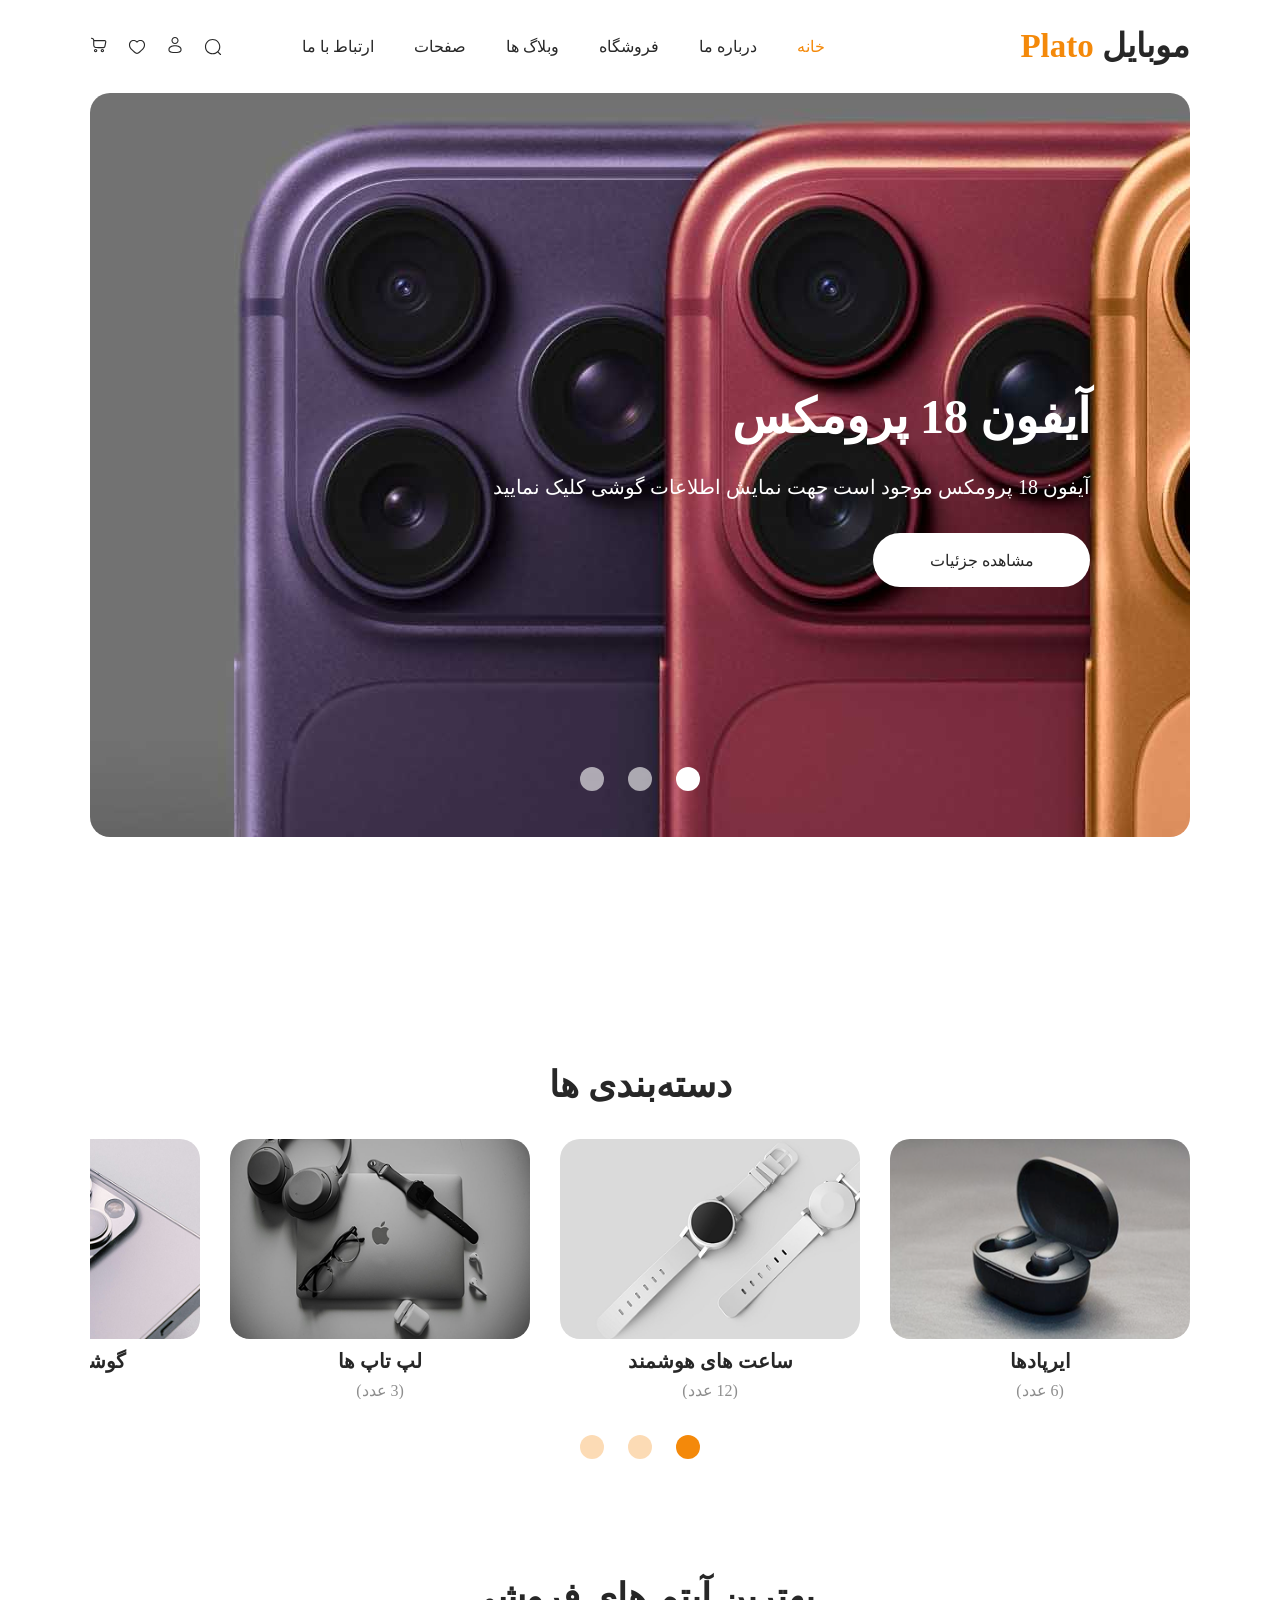
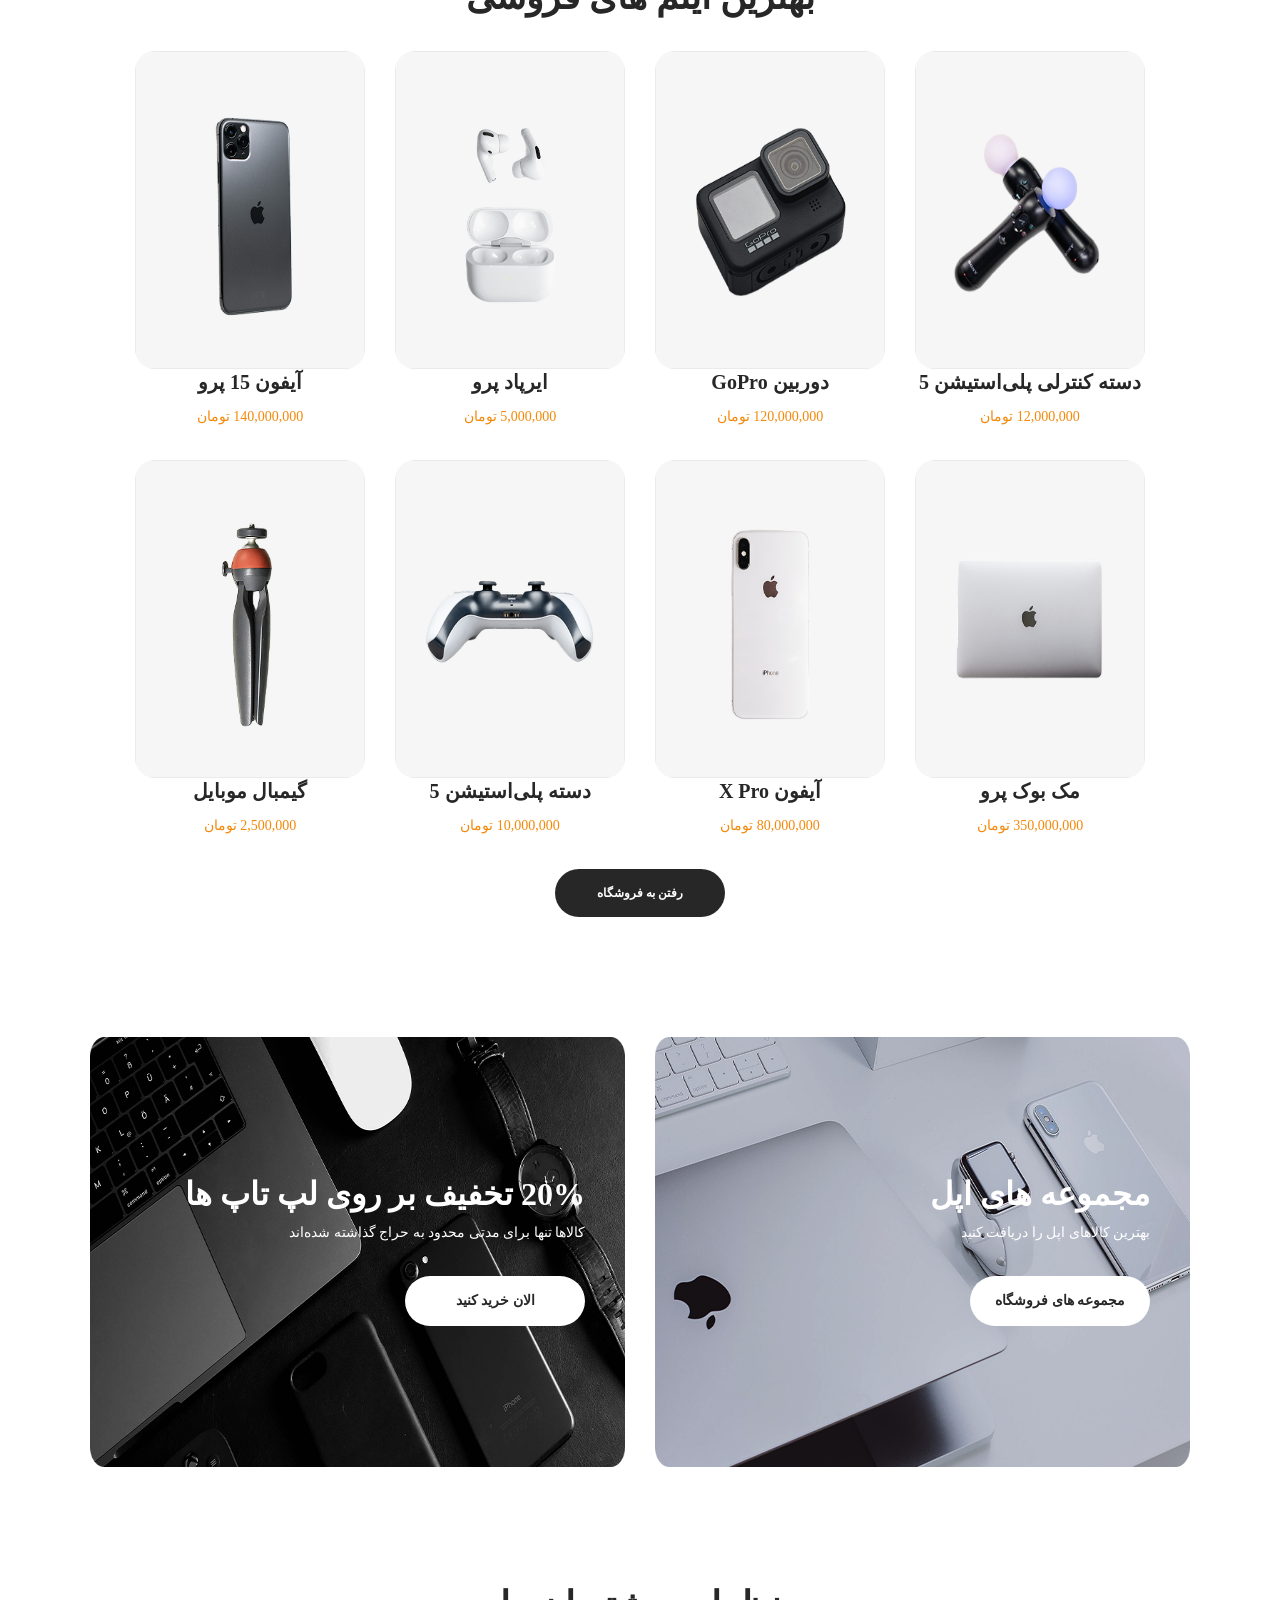
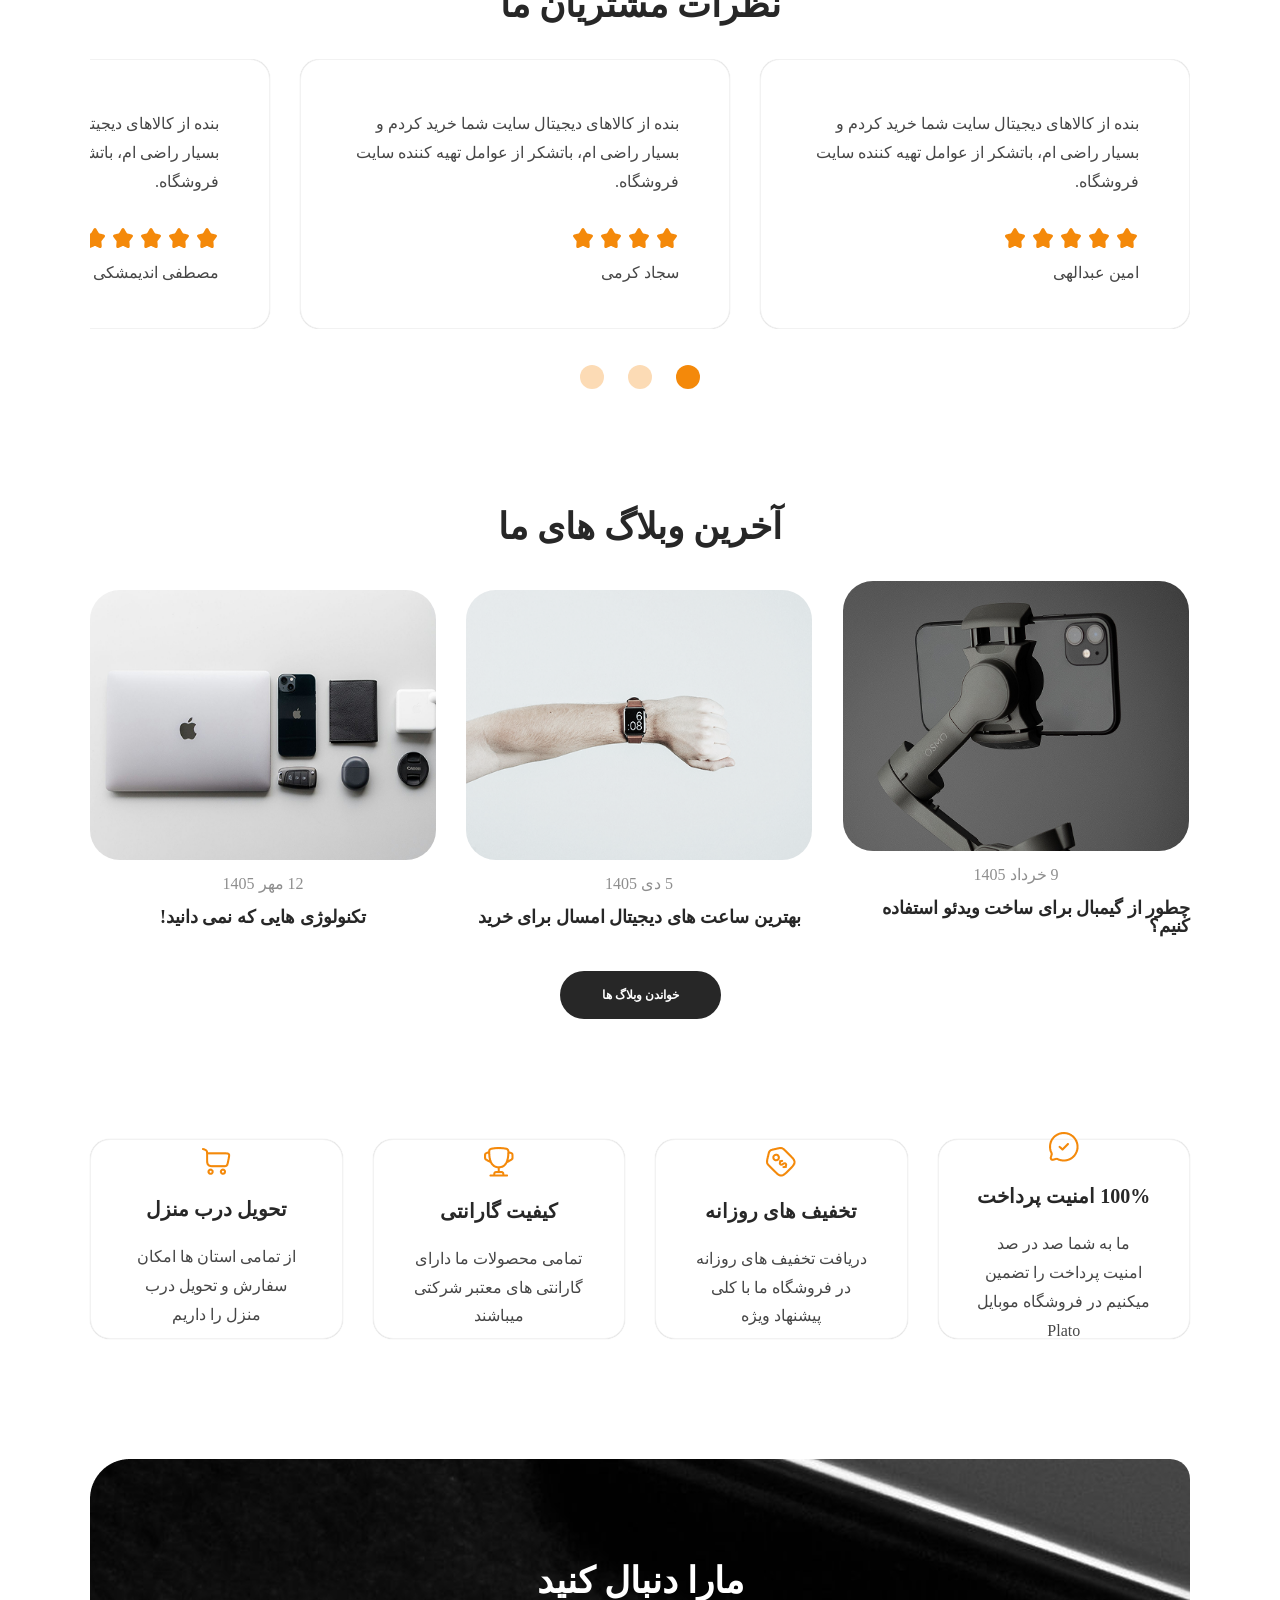
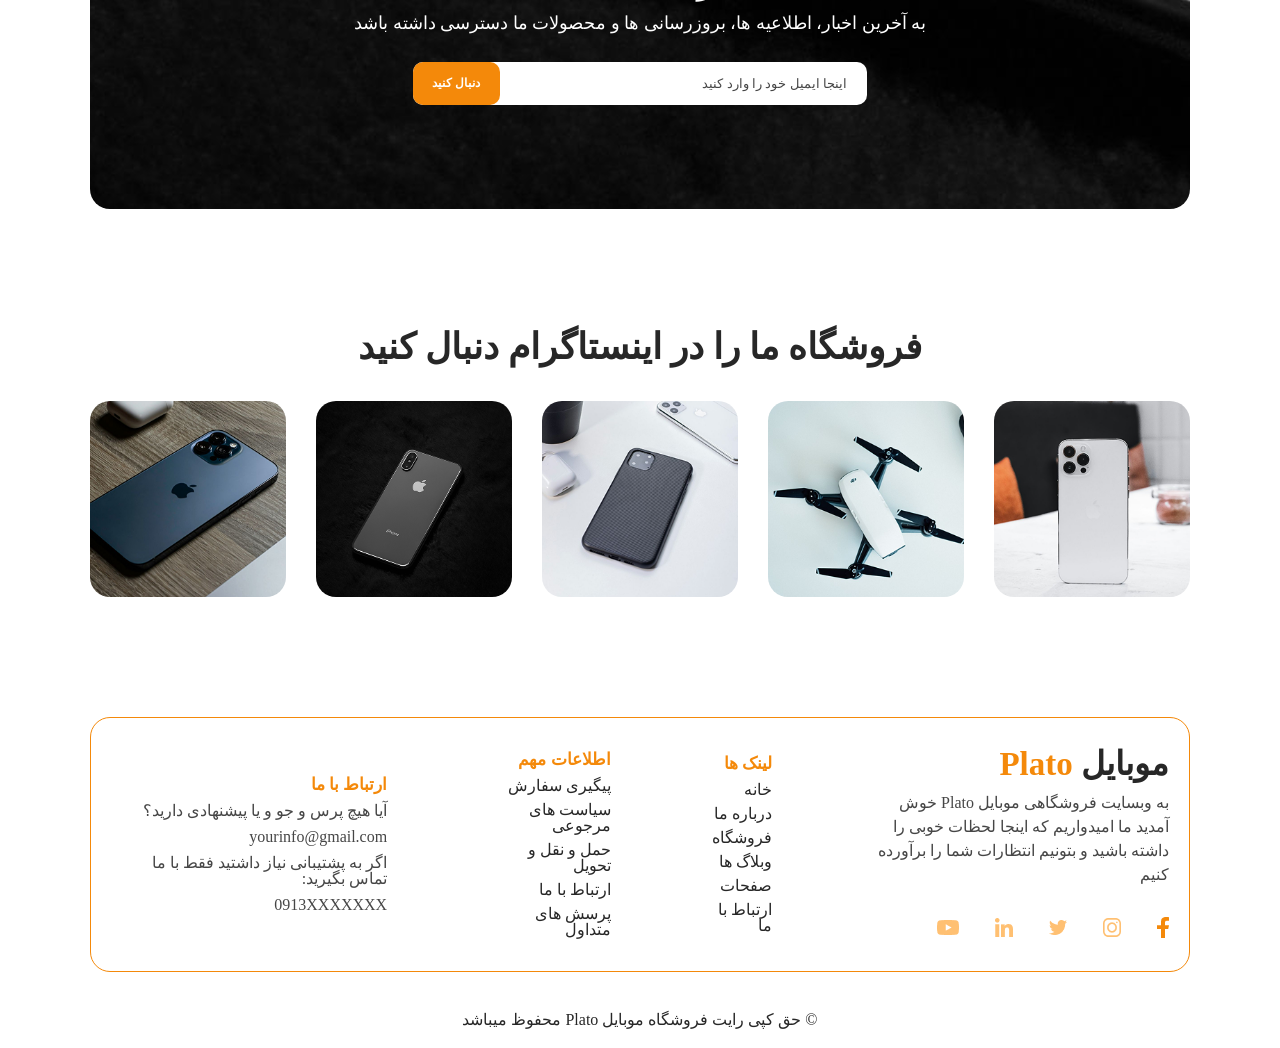
==== commit 4f634458: "update project" ====
--- a/index.html
+++ b/index.html
@@ -44,24 +44,28 @@
                                 d="M8.625 2.0625C7.7632 2.0625 6.90984 2.23224 6.11364 2.56204C5.31744 2.89184 4.594 3.37523 3.98461 3.98461C3.37523 4.594 2.89184 5.31744 2.56204 6.11364C2.23224 6.90984 2.0625 7.7632 2.0625 8.625C2.0625 9.4868 2.23224 10.3402 2.56204 11.1364C2.89184 11.9326 3.37523 12.656 3.98461 13.2654C4.594 13.8748 5.31744 14.3582 6.11364 14.688C6.90984 15.0178 7.7632 15.1875 8.625 15.1875C10.3655 15.1875 12.0347 14.4961 13.2654 13.2654C14.4961 12.0347 15.1875 10.3655 15.1875 8.625C15.1875 6.88452 14.4961 5.21532 13.2654 3.98461C12.0347 2.7539 10.3655 2.0625 8.625 2.0625ZM0.9375 8.625C0.9375 4.38 4.38 0.9375 8.625 0.9375C12.87 0.9375 16.3125 4.38 16.3125 8.625C16.3125 10.545 15.6083 12.3015 14.4443 13.6485L16.8975 16.1025C16.9528 16.154 16.9971 16.2161 17.0278 16.2851C17.0586 16.3541 17.0751 16.4286 17.0764 16.5041C17.0778 16.5796 17.0639 16.6547 17.0356 16.7247C17.0073 16.7947 16.9652 16.8584 16.9118 16.9118C16.8584 16.9652 16.7947 17.0073 16.7247 17.0356C16.6547 17.0639 16.5796 17.0778 16.5041 17.0764C16.4286 17.0751 16.3541 17.0586 16.2851 17.0278C16.2161 16.9971 16.154 16.9528 16.1025 16.8975L13.6485 14.4443C12.2537 15.6518 10.4699 16.3152 8.625 16.3125C4.38 16.3125 0.9375 12.87 0.9375 8.625Z"
                                 fill-rule="evenodd" clip-rule="evenodd" fill="currentColor" />
                         </svg>
-                        <svg width="18" height="18" viewBox="0 0 18 18" fill="none" xmlns="http://www.w3.org/2000/svg"
-                            class="header-icons user-icon">
-                            <path
-                                d="M9.00004 0.9375C8.05521 0.9375 7.14907 1.31283 6.48097 1.98093C5.81288 2.64903 5.43754 3.55517 5.43754 4.5C5.43754 5.44483 5.81288 6.35097 6.48097 7.01907C7.14907 7.68716 8.05521 8.0625 9.00004 8.0625C9.94487 8.0625 10.851 7.68716 11.5191 7.01907C12.1872 6.35097 12.5625 5.44483 12.5625 4.5C12.5625 3.55517 12.1872 2.64903 11.5191 1.98093C10.851 1.31283 9.94487 0.9375 9.00004 0.9375ZM6.56254 4.5C6.56254 3.85353 6.81935 3.23355 7.27647 2.77643C7.73359 2.31931 8.35358 2.0625 9.00004 2.0625C9.64651 2.0625 10.2665 2.31931 10.7236 2.77643C11.1807 3.23355 11.4375 3.85353 11.4375 4.5C11.4375 5.14646 11.1807 5.76645 10.7236 6.22357C10.2665 6.68069 9.64651 6.9375 9.00004 6.9375C8.35358 6.9375 7.73359 6.68069 7.27647 6.22357C6.81935 5.76645 6.56254 5.14646 6.56254 4.5ZM9.00004 9.1875C7.26529 9.1875 5.66629 9.582 4.48204 10.248C3.31504 10.905 2.43754 11.8995 2.43754 13.125V13.2015C2.43679 14.073 2.43604 15.1665 3.39529 15.948C3.86704 16.332 4.52779 16.6057 5.42029 16.7857C6.31429 16.9672 7.48054 17.0625 9.00004 17.0625C10.5195 17.0625 11.685 16.9672 12.5805 16.7857C13.473 16.6057 14.133 16.332 14.6055 15.948C15.5648 15.1665 15.5633 14.073 15.5625 13.2015V13.125C15.5625 11.8995 14.685 10.905 13.5188 10.248C12.3338 9.582 10.7355 9.1875 9.00004 9.1875ZM3.56254 13.125C3.56254 12.4867 4.02904 11.7937 5.03329 11.229C6.02029 10.674 7.42129 10.3125 9.00079 10.3125C10.5788 10.3125 11.9798 10.674 12.9668 11.229C13.9718 11.7937 14.4375 12.4867 14.4375 13.125C14.4375 14.106 14.4075 14.658 13.8945 15.075C13.617 15.3015 13.152 15.5227 12.357 15.6832C11.5643 15.8437 10.4805 15.9375 9.00004 15.9375C7.51954 15.9375 6.43504 15.8437 5.64304 15.6832C4.84804 15.5227 4.38304 15.3015 4.10554 15.0757C3.59254 14.658 3.56254 14.106 3.56254 13.125Z"
-                                fill-rule="evenodd" clip-rule="evenodd" fill="currentColor" />
-                        </svg>
+                        <a href="/mobile-shop/login.html" class="user-link">
+                            <svg width="18" height="18" viewBox="0 0 18 18" fill="none"
+                                xmlns="http://www.w3.org/2000/svg" class="header-icons user-icon">
+                                <path
+                                    d="M9.00004 0.9375C8.05521 0.9375 7.14907 1.31283 6.48097 1.98093C5.81288 2.64903 5.43754 3.55517 5.43754 4.5C5.43754 5.44483 5.81288 6.35097 6.48097 7.01907C7.14907 7.68716 8.05521 8.0625 9.00004 8.0625C9.94487 8.0625 10.851 7.68716 11.5191 7.01907C12.1872 6.35097 12.5625 5.44483 12.5625 4.5C12.5625 3.55517 12.1872 2.64903 11.5191 1.98093C10.851 1.31283 9.94487 0.9375 9.00004 0.9375ZM6.56254 4.5C6.56254 3.85353 6.81935 3.23355 7.27647 2.77643C7.73359 2.31931 8.35358 2.0625 9.00004 2.0625C9.64651 2.0625 10.2665 2.31931 10.7236 2.77643C11.1807 3.23355 11.4375 3.85353 11.4375 4.5C11.4375 5.14646 11.1807 5.76645 10.7236 6.22357C10.2665 6.68069 9.64651 6.9375 9.00004 6.9375C8.35358 6.9375 7.73359 6.68069 7.27647 6.22357C6.81935 5.76645 6.56254 5.14646 6.56254 4.5ZM9.00004 9.1875C7.26529 9.1875 5.66629 9.582 4.48204 10.248C3.31504 10.905 2.43754 11.8995 2.43754 13.125V13.2015C2.43679 14.073 2.43604 15.1665 3.39529 15.948C3.86704 16.332 4.52779 16.6057 5.42029 16.7857C6.31429 16.9672 7.48054 17.0625 9.00004 17.0625C10.5195 17.0625 11.685 16.9672 12.5805 16.7857C13.473 16.6057 14.133 16.332 14.6055 15.948C15.5648 15.1665 15.5633 14.073 15.5625 13.2015V13.125C15.5625 11.8995 14.685 10.905 13.5188 10.248C12.3338 9.582 10.7355 9.1875 9.00004 9.1875ZM3.56254 13.125C3.56254 12.4867 4.02904 11.7937 5.03329 11.229C6.02029 10.674 7.42129 10.3125 9.00079 10.3125C10.5788 10.3125 11.9798 10.674 12.9668 11.229C13.9718 11.7937 14.4375 12.4867 14.4375 13.125C14.4375 14.106 14.4075 14.658 13.8945 15.075C13.617 15.3015 13.152 15.5227 12.357 15.6832C11.5643 15.8437 10.4805 15.9375 9.00004 15.9375C7.51954 15.9375 6.43504 15.8437 5.64304 15.6832C4.84804 15.5227 4.38304 15.3015 4.10554 15.0757C3.59254 14.658 3.56254 14.106 3.56254 13.125Z"
+                                    fill-rule="evenodd" clip-rule="evenodd" fill="currentColor" />
+                            </svg>
+                        </a>
                         <svg width="18" height="18" viewBox="0 0 18 18" fill="none" xmlns="http://www.w3.org/2000/svg"
                             class="header-icons heart-icon">
                             <path
                                 d="M4.218 3.31793C2.97375 3.88643 2.0625 5.23943 2.0625 6.85268C2.0625 8.50043 2.7375 9.77093 3.7035 10.8599C4.50075 11.7569 5.46525 12.5009 6.40575 13.2254C6.62925 13.3979 6.85125 13.5697 7.0695 13.7414C7.464 14.0527 7.81575 14.3249 8.1555 14.5237C8.4945 14.7217 8.7675 14.8124 9 14.8124C9.2325 14.8124 9.5055 14.7224 9.8445 14.5237C10.1842 14.3249 10.536 14.0527 10.9305 13.7414C11.148 13.5689 11.3707 13.3979 11.5942 13.2262C12.5347 12.5002 13.4992 11.7569 14.2965 10.8599C15.2632 9.77093 15.9375 8.50043 15.9375 6.85268C15.9375 5.24018 15.0262 3.88643 13.782 3.31793C12.573 2.76518 10.9485 2.91143 9.405 4.51568C9.35253 4.57012 9.28962 4.61342 9.22003 4.643C9.15044 4.67258 9.07561 4.68782 9 4.68782C8.92439 4.68782 8.84955 4.67258 8.77997 4.643C8.71038 4.61342 8.64747 4.57012 8.595 4.51568C7.0515 2.91143 5.427 2.76518 4.218 3.31793ZM9 3.34493C7.266 1.79243 5.32425 1.57493 3.75 2.29418C2.0895 3.05543 0.9375 4.81943 0.9375 6.85343C0.9375 8.85218 1.77 10.3777 2.86275 11.6077C3.73725 12.5924 4.8075 13.4167 5.75325 14.1442C5.96775 14.3092 6.1755 14.4697 6.37275 14.6257C6.7575 14.9287 7.17 15.2512 7.58775 15.4957C8.0055 15.7394 8.4825 15.9382 9 15.9382C9.5175 15.9382 9.9945 15.7394 10.4122 15.4957C10.8307 15.2512 11.2425 14.9287 11.6272 14.6257C11.8327 14.4638 12.0392 14.3033 12.2467 14.1442C13.1917 13.4167 14.2627 12.5917 15.1372 11.6077C16.23 10.3777 17.0625 8.85218 17.0625 6.85343C17.0625 4.81943 15.9112 3.05543 14.25 2.29568C12.6757 1.57568 10.734 1.79318 9 3.34493Z"
                                 fill-rule="evenodd" clip-rule="evenodd" fill="currentColor" />
                         </svg>
-                        <svg width="18" height="18" viewBox="0 0 18 18" fill="none" xmlns="http://www.w3.org/2000/svg"
-                            class="header-icons shopping-icon">
-                            <path
-                                d="M1.68713 1.71889C1.5463 1.66937 1.39157 1.67781 1.25696 1.74237C1.12236 1.80693 1.01891 1.92231 0.969383 2.06314C0.919854 2.20397 0.928297 2.35871 0.992857 2.49332C1.05742 2.62792 1.1728 2.73137 1.31363 2.78089L1.51013 2.84914C2.01038 3.02539 2.33963 3.14164 2.58188 3.26089C2.80913 3.37264 2.90963 3.46339 2.97563 3.55939C3.04313 3.65839 3.09563 3.79489 3.12563 4.06714C3.15563 4.35214 3.15638 4.72339 3.15638 5.27839V7.3199C3.15638 8.40965 3.16688 9.1949 3.26963 9.7949C3.37913 10.4354 3.59813 10.8944 4.00838 11.3264C4.45388 11.7966 5.01788 12.0014 5.69063 12.0959C6.33413 12.1874 7.15163 12.1874 8.16038 12.1874H12.2149C12.7714 12.1874 13.2394 12.1874 13.6174 12.1409C14.0201 12.0921 14.3861 11.9841 14.7064 11.7239C15.0259 11.4629 15.2051 11.1261 15.3341 10.7421C15.4564 10.3806 15.5509 9.9224 15.6634 9.37715L16.0444 7.5254L16.0459 7.52165L16.0534 7.48265C16.1771 6.8639 16.2806 6.3434 16.3069 5.9249C16.3339 5.48539 16.2836 5.05189 15.9971 4.67989C15.8209 4.45039 15.5734 4.32064 15.3476 4.24189C15.1037 4.1617 14.8517 4.10887 14.5961 4.08439C14.0809 4.02739 13.4546 4.02739 12.8411 4.02739H4.25063C4.24838 4.00037 4.24588 3.97337 4.24313 3.94639C4.20263 3.57364 4.11563 3.23389 3.90338 2.92489C3.69038 2.61289 3.40688 2.41339 3.07688 2.25064C2.76788 2.09914 2.37488 1.96114 1.91213 1.79839L1.68713 1.71889ZM4.28213 5.15239H12.8171C13.4591 5.15239 14.0246 5.15314 14.4709 5.20264C14.6929 5.22814 14.8586 5.26265 14.9749 5.30314C15.0223 5.31672 15.067 5.33856 15.1069 5.36765C15.1534 5.42915 15.2029 5.54015 15.1834 5.8559C15.1631 6.1889 15.0761 6.6329 14.9426 7.3004V7.3019L14.5676 9.1169C14.4476 9.70415 14.3651 10.0941 14.2684 10.3829C14.1761 10.6574 14.0891 10.7751 13.9954 10.8516C13.9016 10.9281 13.7681 10.9896 13.4816 11.0241C13.1786 11.0616 12.7804 11.0624 12.1811 11.0624H8.20388C7.14113 11.0624 6.40388 11.0609 5.84888 10.9821C5.31188 10.9064 5.02913 10.7684 4.82438 10.5524C4.58438 10.2989 4.45463 10.0514 4.37813 9.60515C4.29563 9.11765 4.28138 8.43665 4.28138 7.3199L4.28213 5.15239ZM5.62538 16.3124C5.17783 16.3124 4.74861 16.1346 4.43214 15.8181C4.11567 15.5017 3.93788 15.0724 3.93788 14.6249C3.93788 14.1773 4.11567 13.7481 4.43214 13.4317C4.74861 13.1152 5.17783 12.9374 5.62538 12.9374C6.07294 12.9374 6.50216 13.1152 6.81863 13.4317C7.13509 13.7481 7.31288 14.1773 7.31288 14.6249C7.31288 15.0724 7.13509 15.5017 6.81863 15.8181C6.50216 16.1346 6.07294 16.3124 5.62538 16.3124ZM5.06288 14.6249C5.06288 14.7741 5.12215 14.9172 5.22764 15.0226C5.33312 15.1281 5.4762 15.1874 5.62538 15.1874C5.77457 15.1874 5.91764 15.1281 6.02313 15.0226C6.12862 14.9172 6.18788 14.7741 6.18788 14.6249C6.18788 14.4757 6.12862 14.3326 6.02313 14.2271C5.91764 14.1217 5.77457 14.0624 5.62538 14.0624C5.4762 14.0624 5.33312 14.1217 5.22764 14.2271C5.12215 14.3326 5.06288 14.4757 5.06288 14.6249ZM12.3754 16.3124C11.9278 16.3124 11.4986 16.1346 11.1821 15.8181C10.8657 15.5017 10.6879 15.0724 10.6879 14.6249C10.6879 14.1773 10.8657 13.7481 11.1821 13.4317C11.4986 13.1152 11.9278 12.9374 12.3754 12.9374C12.8229 12.9374 13.2522 13.1152 13.5686 13.4317C13.8851 13.7481 14.0629 14.1773 14.0629 14.6249C14.0629 15.0724 13.8851 15.5017 13.5686 15.8181C13.2522 16.1346 12.8229 16.3124 12.3754 16.3124ZM11.8129 14.6249C11.8129 14.7741 11.8721 14.9172 11.9776 15.0226C12.0831 15.1281 12.2262 15.1874 12.3754 15.1874C12.5246 15.1874 12.6676 15.1281 12.7731 15.0226C12.8786 14.9172 12.9379 14.7741 12.9379 14.6249C12.9379 14.4757 12.8786 14.3326 12.7731 14.2271C12.6676 14.1217 12.5246 14.0624 12.3754 14.0624C12.2262 14.0624 12.0831 14.1217 11.9776 14.2271C11.8721 14.3326 11.8129 14.4757 11.8129 14.6249Z"
-                                fill-rule="evenodd" clip-rule="evenodd" fill="currentColor" />
-                        </svg>
+                        <a href="#" class="shopping-link">
+                            <svg width="18" height="18" viewBox="0 0 18 18" fill="none"
+                                xmlns="http://www.w3.org/2000/svg" class="header-icons shopping-icon">
+                                <path
+                                    d="M1.68713 1.71889C1.5463 1.66937 1.39157 1.67781 1.25696 1.74237C1.12236 1.80693 1.01891 1.92231 0.969383 2.06314C0.919854 2.20397 0.928297 2.35871 0.992857 2.49332C1.05742 2.62792 1.1728 2.73137 1.31363 2.78089L1.51013 2.84914C2.01038 3.02539 2.33963 3.14164 2.58188 3.26089C2.80913 3.37264 2.90963 3.46339 2.97563 3.55939C3.04313 3.65839 3.09563 3.79489 3.12563 4.06714C3.15563 4.35214 3.15638 4.72339 3.15638 5.27839V7.3199C3.15638 8.40965 3.16688 9.1949 3.26963 9.7949C3.37913 10.4354 3.59813 10.8944 4.00838 11.3264C4.45388 11.7966 5.01788 12.0014 5.69063 12.0959C6.33413 12.1874 7.15163 12.1874 8.16038 12.1874H12.2149C12.7714 12.1874 13.2394 12.1874 13.6174 12.1409C14.0201 12.0921 14.3861 11.9841 14.7064 11.7239C15.0259 11.4629 15.2051 11.1261 15.3341 10.7421C15.4564 10.3806 15.5509 9.9224 15.6634 9.37715L16.0444 7.5254L16.0459 7.52165L16.0534 7.48265C16.1771 6.8639 16.2806 6.3434 16.3069 5.9249C16.3339 5.48539 16.2836 5.05189 15.9971 4.67989C15.8209 4.45039 15.5734 4.32064 15.3476 4.24189C15.1037 4.1617 14.8517 4.10887 14.5961 4.08439C14.0809 4.02739 13.4546 4.02739 12.8411 4.02739H4.25063C4.24838 4.00037 4.24588 3.97337 4.24313 3.94639C4.20263 3.57364 4.11563 3.23389 3.90338 2.92489C3.69038 2.61289 3.40688 2.41339 3.07688 2.25064C2.76788 2.09914 2.37488 1.96114 1.91213 1.79839L1.68713 1.71889ZM4.28213 5.15239H12.8171C13.4591 5.15239 14.0246 5.15314 14.4709 5.20264C14.6929 5.22814 14.8586 5.26265 14.9749 5.30314C15.0223 5.31672 15.067 5.33856 15.1069 5.36765C15.1534 5.42915 15.2029 5.54015 15.1834 5.8559C15.1631 6.1889 15.0761 6.6329 14.9426 7.3004V7.3019L14.5676 9.1169C14.4476 9.70415 14.3651 10.0941 14.2684 10.3829C14.1761 10.6574 14.0891 10.7751 13.9954 10.8516C13.9016 10.9281 13.7681 10.9896 13.4816 11.0241C13.1786 11.0616 12.7804 11.0624 12.1811 11.0624H8.20388C7.14113 11.0624 6.40388 11.0609 5.84888 10.9821C5.31188 10.9064 5.02913 10.7684 4.82438 10.5524C4.58438 10.2989 4.45463 10.0514 4.37813 9.60515C4.29563 9.11765 4.28138 8.43665 4.28138 7.3199L4.28213 5.15239ZM5.62538 16.3124C5.17783 16.3124 4.74861 16.1346 4.43214 15.8181C4.11567 15.5017 3.93788 15.0724 3.93788 14.6249C3.93788 14.1773 4.11567 13.7481 4.43214 13.4317C4.74861 13.1152 5.17783 12.9374 5.62538 12.9374C6.07294 12.9374 6.50216 13.1152 6.81863 13.4317C7.13509 13.7481 7.31288 14.1773 7.31288 14.6249C7.31288 15.0724 7.13509 15.5017 6.81863 15.8181C6.50216 16.1346 6.07294 16.3124 5.62538 16.3124ZM5.06288 14.6249C5.06288 14.7741 5.12215 14.9172 5.22764 15.0226C5.33312 15.1281 5.4762 15.1874 5.62538 15.1874C5.77457 15.1874 5.91764 15.1281 6.02313 15.0226C6.12862 14.9172 6.18788 14.7741 6.18788 14.6249C6.18788 14.4757 6.12862 14.3326 6.02313 14.2271C5.91764 14.1217 5.77457 14.0624 5.62538 14.0624C5.4762 14.0624 5.33312 14.1217 5.22764 14.2271C5.12215 14.3326 5.06288 14.4757 5.06288 14.6249ZM12.3754 16.3124C11.9278 16.3124 11.4986 16.1346 11.1821 15.8181C10.8657 15.5017 10.6879 15.0724 10.6879 14.6249C10.6879 14.1773 10.8657 13.7481 11.1821 13.4317C11.4986 13.1152 11.9278 12.9374 12.3754 12.9374C12.8229 12.9374 13.2522 13.1152 13.5686 13.4317C13.8851 13.7481 14.0629 14.1773 14.0629 14.6249C14.0629 15.0724 13.8851 15.5017 13.5686 15.8181C13.2522 16.1346 12.8229 16.3124 12.3754 16.3124ZM11.8129 14.6249C11.8129 14.7741 11.8721 14.9172 11.9776 15.0226C12.0831 15.1281 12.2262 15.1874 12.3754 15.1874C12.5246 15.1874 12.6676 15.1281 12.7731 15.0226C12.8786 14.9172 12.9379 14.7741 12.9379 14.6249C12.9379 14.4757 12.8786 14.3326 12.7731 14.2271C12.6676 14.1217 12.5246 14.0624 12.3754 14.0624C12.2262 14.0624 12.0831 14.1217 11.9776 14.2271C11.8721 14.3326 11.8129 14.4757 11.8129 14.6249Z"
+                                    fill-rule="evenodd" clip-rule="evenodd" fill="currentColor" />
+                            </svg>
+                        </a>
                     </div>
                 </nav>
             </div>
